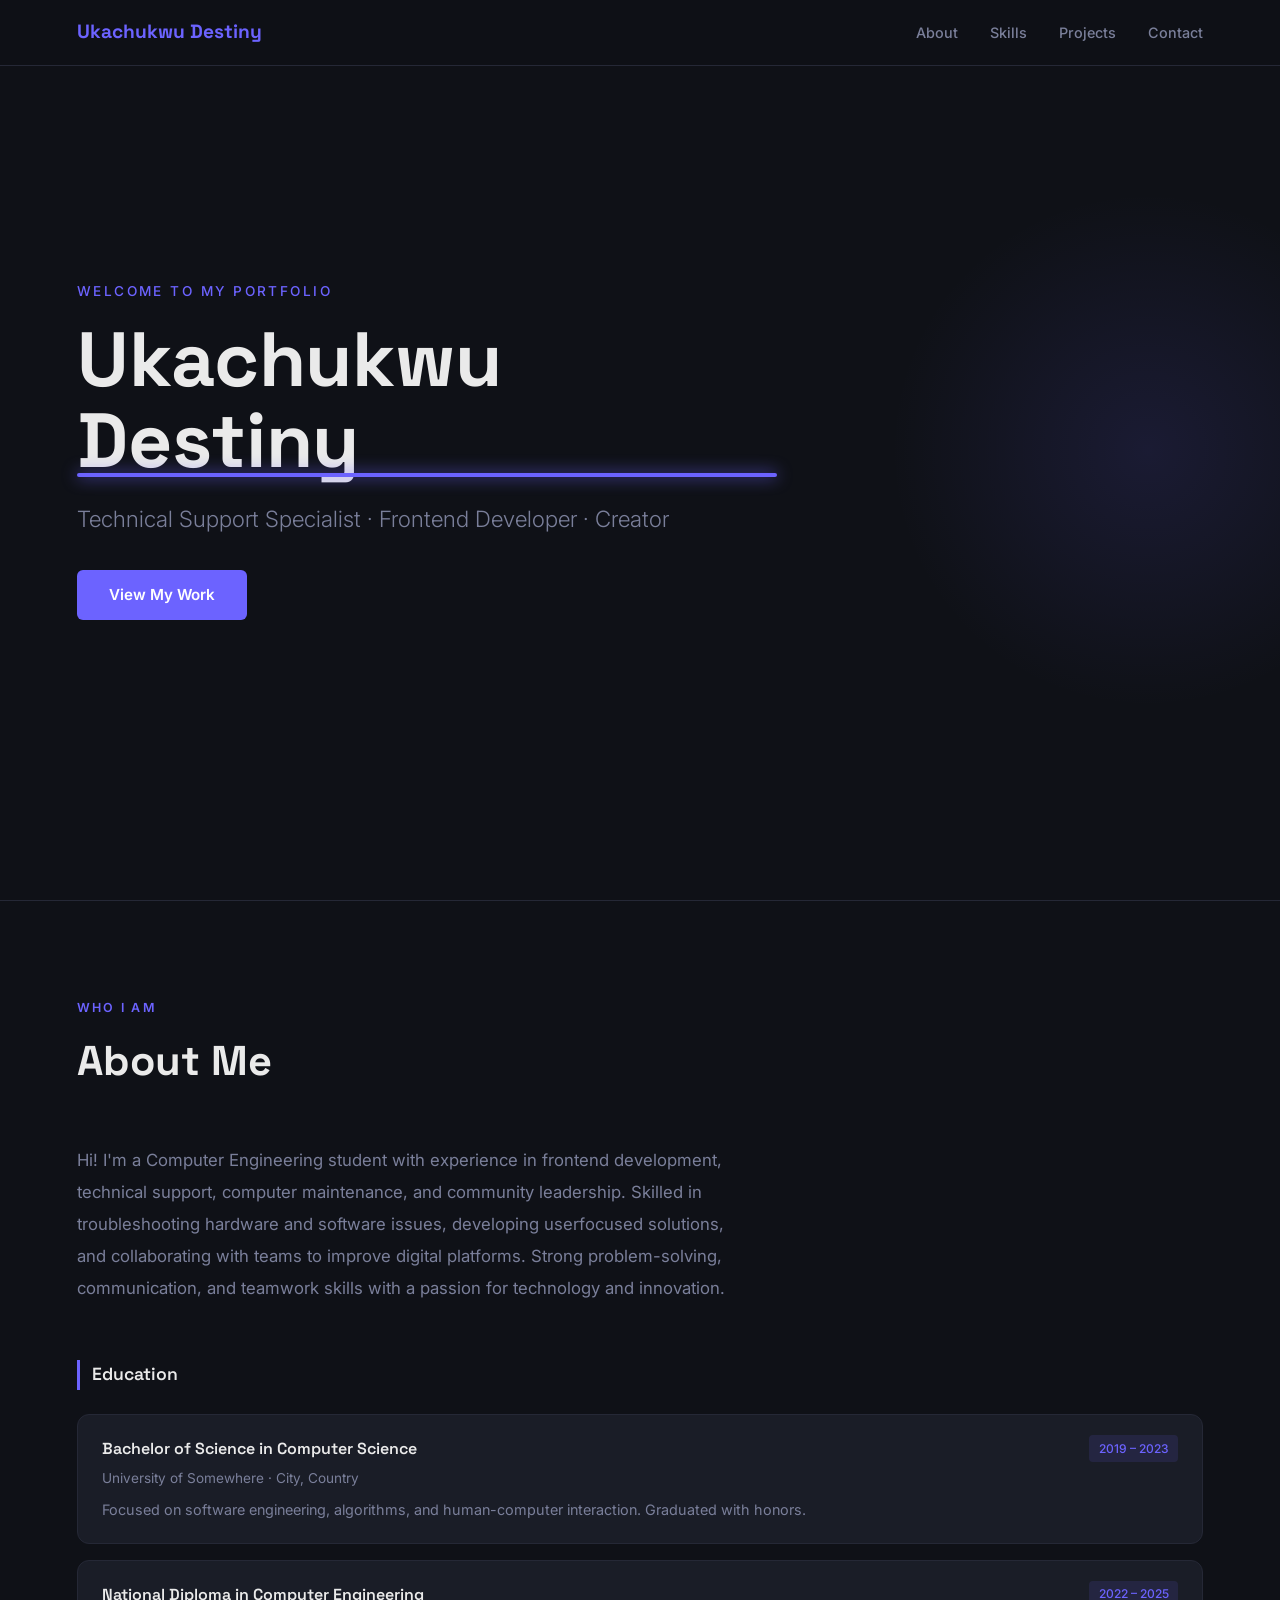
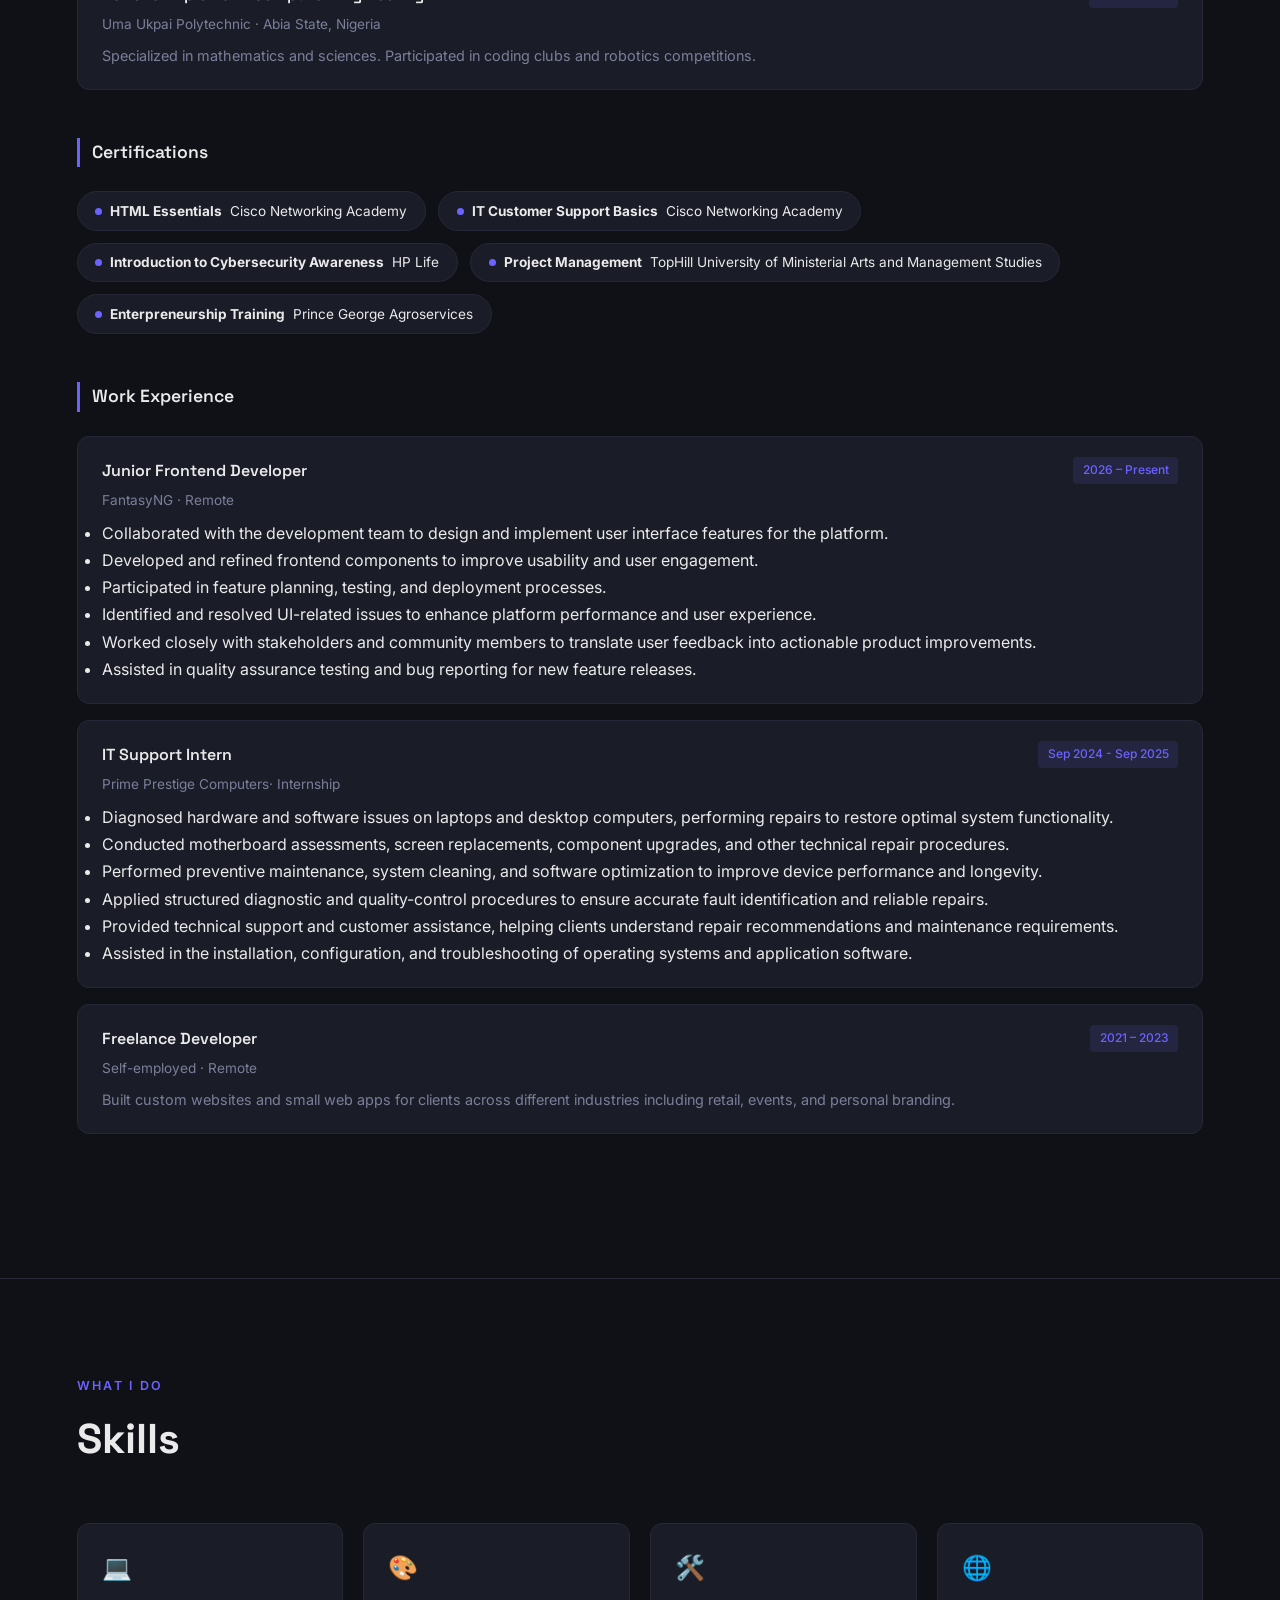
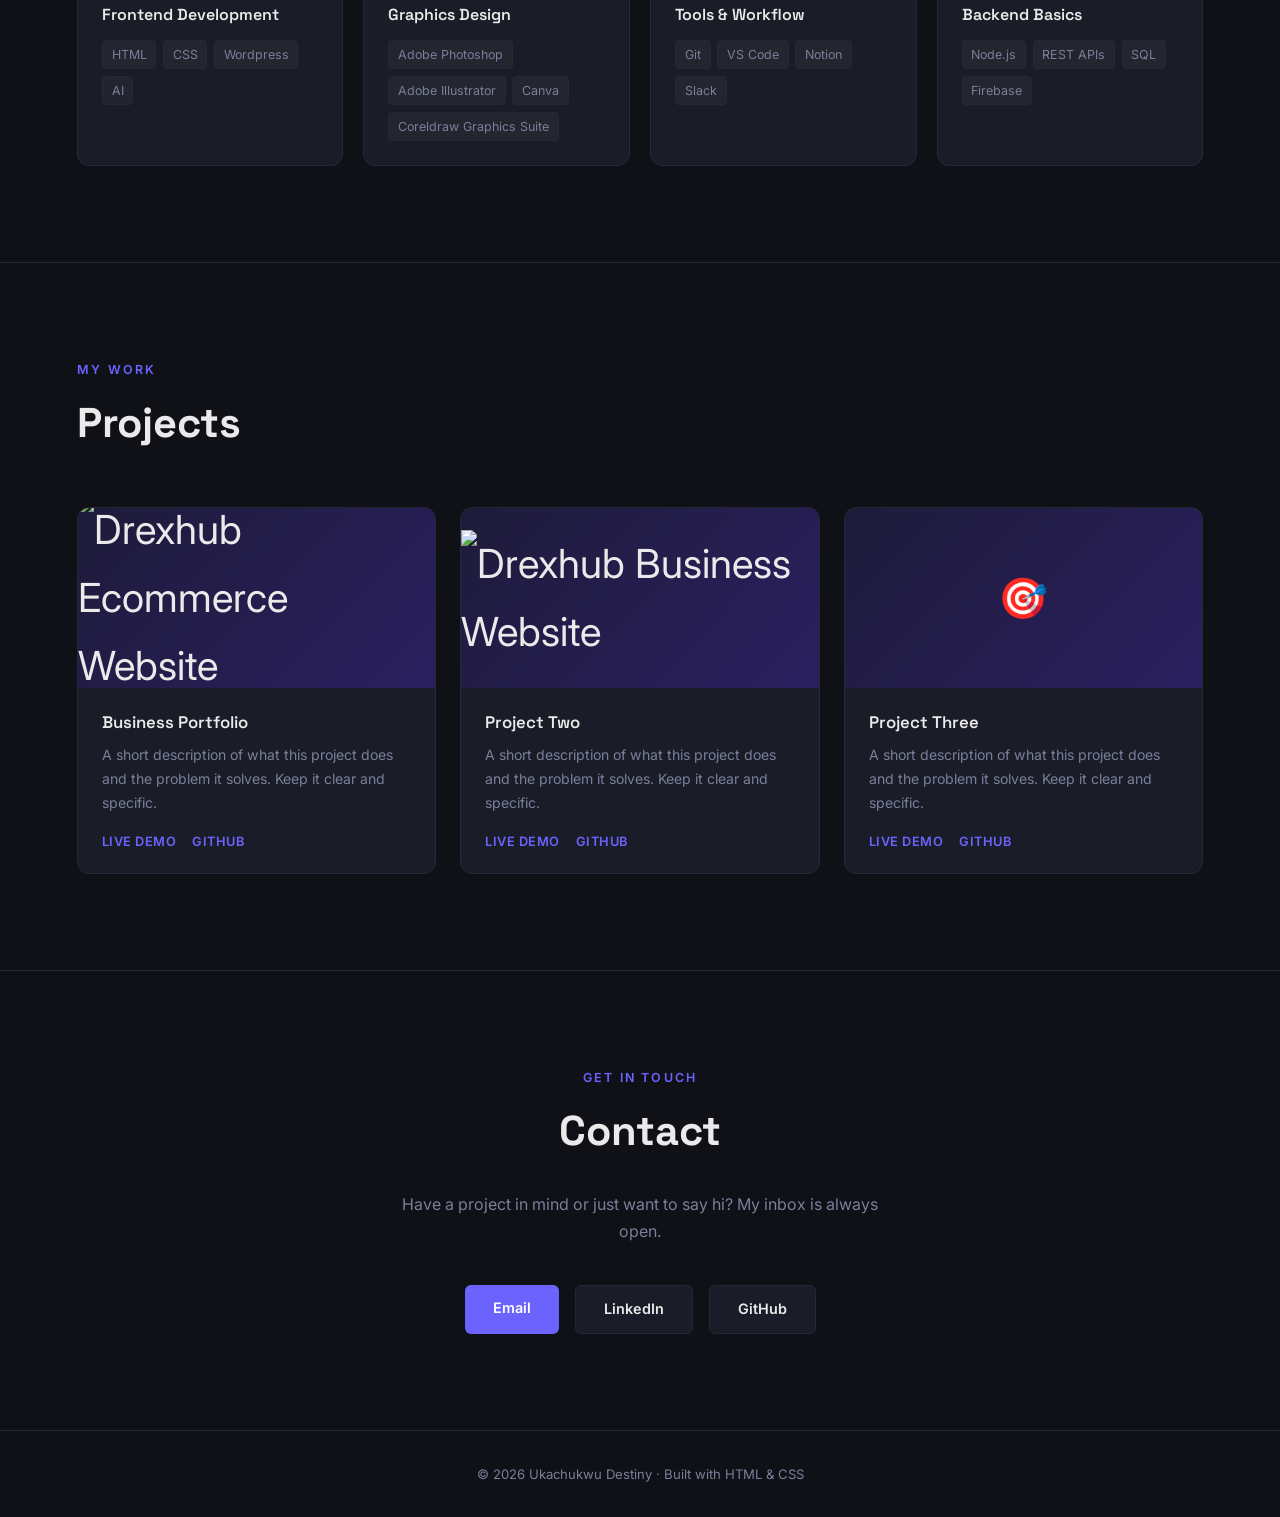
==== portfolio.html @ fcc7c040 "Initial commit" ====
<!DOCTYPE html>

<html lang="en">
<head>
  <meta charset="UTF-8">
  <meta name="viewport" content="width=device-width, initial-scale=1.0">
  <title>My Portfolio</title>
  <link href="https://fonts.googleapis.com/css2?family=Space+Grotesk:wght@400;600;700&family=Inter:wght@300;400;500&display=swap" rel="stylesheet"/>
  <style>
    *, *::before, *::after { box-sizing: border-box; margin: 0; padding: 0; }

:root {
  --bg:        #0F1117;
  --surface:   #1A1D27;
  --accent:    #6C63FF;
  --accent-dim:#3D3880;
  --text:      #EAEAEA;
  --muted:     #7A7F9A;
  --border:    #252836;
  --radius:    12px;
}

html { scroll-behavior: smooth; }

body {
  font-family: 'Inter', sans-serif;
  background: var(--bg);
  color: var(--text);
  line-height: 1.7;
}

/* ── NAV ── */
nav {
  position: fixed; top: 0; width: 100%; z-index: 100;
  background: rgba(15,17,23,0.85);
  backdrop-filter: blur(12px);
  border-bottom: 1px solid var(--border);
  display: flex; justify-content: space-between; align-items: center;
  padding: 1rem 6%;
}
.nav-logo {
  font-family: 'Space Grotesk', sans-serif;
  font-weight: 700; font-size: 1.2rem;
  color: var(--accent);
  text-decoration: none;
}
.nav-links { display: flex; gap: 2rem; list-style: none; }
.nav-links a {
  color: var(--muted); text-decoration: none;
  font-size: 0.9rem; font-weight: 500;
  transition: color 0.2s;
}
.nav-links a:hover { color: var(--text); }

/* ── HERO ── */
#hero {
  min-height: 100vh;
  display: flex; align-items: center;
  padding: 0 6%;
  position: relative; overflow: hidden;
}
.hero-content { max-width: 700px; }
.hero-eyebrow {
  font-size: 0.85rem; letter-spacing: 0.18em;
  color: var(--accent); font-weight: 500;
  text-transform: uppercase; margin-bottom: 1rem;
}
.hero-name {
  font-family: 'Space Grotesk', sans-serif;
  font-size: clamp(2.8rem, 6vw, 5rem);
  font-weight: 700; line-height: 1.05;
  margin-bottom: 0.4rem;
}
.hero-name span {
  display: inline-block;
  position: relative;
}
.hero-name span::after {
  content: '';
  position: absolute; bottom: 4px; left: 0;
  width: 100%; height: 4px;
  background: var(--accent);
  border-radius: 2px;
  box-shadow: 0 0 16px var(--accent);
  animation: glow-line 2.5s ease-in-out infinite alternate;
}
@keyframes glow-line {
  from { opacity: 0.6; box-shadow: 0 0 8px var(--accent); }
  to   { opacity: 1;   box-shadow: 0 0 24px var(--accent); }
}
.hero-title {
  font-size: clamp(1.1rem, 2vw, 1.4rem);
  color: var(--muted); margin: 1.2rem 0 2rem;
  font-weight: 300;
}
.hero-cta {
  display: inline-block;
  padding: 0.75rem 2rem;
  background: var(--accent); color: #fff;
  text-decoration: none; border-radius: 6px;
  font-weight: 600; font-size: 0.95rem;
  transition: opacity 0.2s, transform 0.2s;
}
.hero-cta:hover { opacity: 0.88; transform: translateY(-2px); }
.hero-bg-circle {
  position: absolute; right: -10%; top: 50%;
  transform: translateY(-50%);
  width: 520px; height: 520px;
  background: radial-gradient(circle, rgba(108,99,255,0.12) 0%, transparent 70%);
  border-radius: 50%; pointer-events: none;
}

/* ── SECTIONS ── */
section { padding: 6rem 6%; }
.section-label {
  font-size: 0.78rem; letter-spacing: 0.18em;
  text-transform: uppercase; color: var(--accent);
  font-weight: 600; margin-bottom: 0.5rem;
}
.section-title {
  font-family: 'Space Grotesk', sans-serif;
  font-size: clamp(1.8rem, 3.5vw, 2.6rem);
  font-weight: 700; margin-bottom: 3rem;
}
.divider {
  border: none; border-top: 1px solid var(--border);
}

/* ── ABOUT ── */
.about-intro {
  max-width: 680px;
  color: var(--muted); font-size: 1.05rem;
  margin-bottom: 3.5rem; line-height: 1.9;
}

.about-block { margin-bottom: 3rem; }
.about-block-title {
  font-family: 'Space Grotesk', sans-serif;
  font-size: 1.1rem; font-weight: 600;
  color: var(--text);
  border-left: 3px solid var(--accent);
  padding-left: 0.75rem;
  margin-bottom: 1.5rem;
}

/* Timeline cards */
.timeline { display: flex; flex-direction: column; gap: 1rem; }
.timeline-card {
  background: var(--surface);
  border: 1px solid var(--border);
  border-radius: var(--radius);
  padding: 1.25rem 1.5rem;
  position: relative;
  transition: border-color 0.2s;
}
.timeline-card:hover { border-color: var(--accent-dim); }
.timeline-card-header {
  display: flex; justify-content: space-between;
  align-items: flex-start; gap: 1rem;
  margin-bottom: 0.3rem;
}
.timeline-card h4 {
  font-family: 'Space Grotesk', sans-serif;
  font-size: 1rem; font-weight: 600;
}
.timeline-badge {
  font-size: 0.75rem; color: var(--accent);
  background: rgba(108,99,255,0.12);
  border-radius: 4px; padding: 0.2rem 0.6rem;
  white-space: nowrap; font-weight: 500;
}
.timeline-sub {
  font-size: 0.85rem; color: var(--muted);
  margin-bottom: 0.5rem;
}
.timeline-desc {
  font-size: 0.9rem; color: var(--muted); line-height: 1.7;
}

/* Cert pills */
.cert-grid {
  display: flex; flex-wrap: wrap; gap: 0.75rem;
}
.cert-pill {
  background: var(--surface);
  border: 1px solid var(--border);
  border-radius: 100px;
  padding: 0.45rem 1.1rem;
  font-size: 0.85rem; color: var(--text);
  display: flex; align-items: center; gap: 0.5rem;
  transition: border-color 0.2s;
}
.cert-pill:hover { border-color: var(--accent); }
.cert-dot {
  width: 7px; height: 7px;
  background: var(--accent); border-radius: 50%;
  flex-shrink: 0;
}

/* ── SKILLS ── */
.skills-grid {
  display: grid;
  grid-template-columns: repeat(auto-fit, minmax(260px, 1fr));
  gap: 1.25rem;
}
.skill-card {
  background: var(--surface);
  border: 1px solid var(--border);
  border-radius: var(--radius);
  padding: 1.5rem;
  transition: border-color 0.2s, transform 0.2s;
}
.skill-card:hover { border-color: var(--accent-dim); transform: translateY(-3px); }
.skill-card-icon {
  font-size: 1.5rem; margin-bottom: 0.75rem;
}
.skill-card h3 {
  font-family: 'Space Grotesk', sans-serif;
  font-size: 1rem; font-weight: 600;
  margin-bottom: 0.75rem;
}
.skill-tags { display: flex; flex-wrap: wrap; gap: 0.4rem; }
.skill-tag {
  font-size: 0.78rem; color: var(--muted);
  background: rgba(255,255,255,0.04);
  border: 1px solid var(--border);
  border-radius: 4px; padding: 0.2rem 0.55rem;
}

/* ── PROJECTS ── */
.projects-grid {
  display: grid;
  grid-template-columns: repeat(auto-fit, minmax(300px, 1fr));
  gap: 1.5rem;
}
.project-card {
  background: var(--surface);
  border: 1px solid var(--border);
  border-radius: var(--radius);
  overflow: hidden;
  transition: border-color 0.2s, transform 0.2s;
}
.project-card:hover { border-color: var(--accent-dim); transform: translateY(-4px); }
.project-thumb {
  width: 100%; height: 180px;
  background: linear-gradient(135deg, #1e1b3a, #2a2060);
  display: flex; align-items: center; justify-content: center;
  font-size: 2.5rem;
}
.project-body { padding: 1.25rem 1.5rem; }
.project-body h3 {
  font-family: 'Space Grotesk', sans-serif;
  font-size: 1.05rem; font-weight: 600;
  margin-bottom: 0.4rem;
}
.project-body p {
  font-size: 0.88rem; color: var(--muted);
  line-height: 1.7; margin-bottom: 1rem;
}
.project-links { display: flex; gap: 1rem; }
.project-link {
  font-size: 0.8rem; font-weight: 600;
  color: var(--accent); text-decoration: none;
  letter-spacing: 0.04em;
  transition: opacity 0.2s;
}
.project-link:hover { opacity: 0.7; }

/* ── CONTACT ── */
#contact { text-align: center; }
#contact .section-label,
#contact .section-title { text-align: center; }
.contact-sub {
  color: var(--muted); max-width: 480px;
  margin: -1.5rem auto 2.5rem; font-size: 1rem;
}
.contact-links {
  display: flex; justify-content: center;
  flex-wrap: wrap; gap: 1rem;
}
.contact-btn {
  display: inline-block;
  padding: 0.7rem 1.75rem;
  border-radius: 6px; font-weight: 600;
  font-size: 0.9rem; text-decoration: none;
  transition: opacity 0.2s, transform 0.2s;
}
.contact-btn:hover { opacity: 0.85; transform: translateY(-2px); }
.contact-btn.primary { background: var(--accent); color: #fff; }
.contact-btn.secondary {
  border: 1px solid var(--border);
  color: var(--text); background: var(--surface);
}

/* ── FOOTER ── */
footer {
  text-align: center; padding: 2rem 6%;
  border-top: 1px solid var(--border);
  font-size: 0.82rem; color: var(--muted);
}

/* ── RESPONSIVE ── */
@media (max-width: 640px) {
  nav { padding: 1rem 4%; }
  .nav-links { gap: 1.2rem; }
  section { padding: 4rem 5%; }
  .hero-bg-circle { display: none; }
}

@media (prefers-reduced-motion: reduce) {
  .hero-name span::after { animation: none; }
  * { transition: none !important; }
}

  </style>
</head>
<body>

  <!-- NAV -->

  <nav>
    <a href="#hero" class="nav-logo">Ukachukwu Destiny</a>
    <ul class="nav-links">
      <li><a href="#about">About</a></li>
      <li><a href="#skills">Skills</a></li>
      <li><a href="#projects">Projects</a></li>
      <li><a href="#contact">Contact</a></li>
    </ul>
  </nav>

  <!-- HERO -->

  <section id="hero">
    <div class="hero-content">
      <p class="hero-eyebrow">Welcome to my portfolio</p>
      <h1 class="hero-name"><span>Ukachukwu Destiny</span></h1>
      <p class="hero-title">Technical Support Specialist · Frontend Developer · Creator</p>
      <a href="#projects" class="hero-cta">View My Work</a>
    </div>
    <div class="hero-bg-circle"></div>
  </section>

  <hr class="divider"/>

  <!-- ABOUT -->

  <section id="about">
    <p class="section-label">Who I Am</p>
    <h2 class="section-title">About Me</h2>

<p class="about-intro">
  Hi! I'm a Computer Engineering student with experience in frontend development, technical support, computer maintenance, and community leadership. Skilled in troubleshooting hardware and software issues, developing userfocused solutions, and collaborating with teams to improve digital platforms. Strong problem-solving, communication, and teamwork skills with a passion for technology and innovation.
</p>

<!-- Education -->
<div class="about-block">
  <h3 class="about-block-title">Education</h3>
  <div class="timeline">
    <div class="timeline-card">
      <div class="timeline-card-header">
        <h4>Bachelor of Science in Computer Science</h4>
        <span class="timeline-badge">2019 – 2023</span>
      </div>
      <p class="timeline-sub">University of Somewhere · City, Country</p>
      <p class="timeline-desc">Focused on software engineering, algorithms, and human-computer interaction. Graduated with honors.</p>
    </div>
    <div class="timeline-card">
      <div class="timeline-card-header">
        <h4>National Diploma in Computer Engineering</h4>
        <span class="timeline-badge">2022 – 2025</span>
      </div>
      <p class="timeline-sub">Uma Ukpai Polytechnic · Abia State, Nigeria</p>
      <p class="timeline-desc">Specialized in mathematics and sciences. Participated in coding clubs and robotics competitions.</p>
    </div>
  </div>
</div>

<!-- Certifications -->
<div class="about-block">
  <h3 class="about-block-title">Certifications</h3>
  <div class="cert-grid">
    <div class="cert-pill"><span class="cert-dot"></span><strong>HTML Essentials</strong>Cisco Networking Academy</div>
    <div class="cert-pill"><span class="cert-dot"></span><strong>IT Customer Support Basics</strong>Cisco Networking Academy</div>
    <div class="cert-pill"><span class="cert-dot"></span><strong>Introduction to Cybersecurity Awareness</strong>HP Life</div>
    <div class="cert-pill"><span class="cert-dot"></span><strong>Project Management</strong>TopHill University of Ministerial Arts and Management Studies</div>
    <div class="cert-pill"><span class="cert-dot"></span><strong>Enterpreneurship Training</strong>Prince George Agroservices</div>
  </div>
</div>

<!-- Work Experience -->
<div class="about-block">
  <h3 class="about-block-title">Work Experience</h3>
  <div class="timeline">
    <div class="timeline-card">
      <div class="timeline-card-header">
        <h4>Junior Frontend Developer</h4>
        <span class="timeline-badge">2026 – Present</span>
      </div>
      <p class="timeline-sub">FantasyNG · Remote</p>
      <p class="timeline-desc">
        <ul>
            <li>Collaborated with the development team to design and implement user interface features for the platform.</li>
            <li>Developed and refined frontend components to improve usability and user engagement.</li>
            <li>Participated in feature planning, testing, and deployment processes.</li>
            <li>Identified and resolved UI-related issues to enhance platform performance and user experience.</li>
            <li>Worked closely with stakeholders and community members to translate user feedback into actionable product improvements.</li>
            <li>Assisted in quality assurance testing and bug reporting for new feature releases.</li>
        </ul></p>
    </div>
    <div class="timeline-card">
      <div class="timeline-card-header">
        <h4>IT Support Intern</h4>
        <span class="timeline-badge">Sep 2024 - Sep 2025</span>
      </div>
      <p class="timeline-sub">Prime Prestige Computers· Internship</p>
      <p class="timeline-desc">
        <ul>
            <li>Diagnosed hardware and software issues on laptops and desktop computers, performing repairs to restore optimal system functionality.</li>
            <li>Conducted motherboard assessments, screen replacements, component upgrades, and other technical repair procedures.</li>
            <li>Performed preventive maintenance, system cleaning, and software optimization to improve device performance and longevity.</li>
            <li>Applied structured diagnostic and quality-control procedures to ensure accurate fault identification and reliable repairs.</li>
            <li>Provided technical support and customer assistance, helping clients understand repair recommendations and maintenance requirements.</li>
            <li>Assisted in the installation, configuration, and troubleshooting of operating systems and application software.</li>
        </ul></p>
    </div>
    <div class="timeline-card">
      <div class="timeline-card-header">
        <h4>Freelance Developer</h4>
        <span class="timeline-badge">2021 – 2023</span>
      </div>
      <p class="timeline-sub">Self-employed · Remote</p>
      <p class="timeline-desc">Built custom websites and small web apps for clients across different industries including retail, events, and personal branding.</p>
    </div>
  </div>
</div>

  </section>

  <hr class="divider"/>

  <!-- SKILLS -->

  <section id="skills">
    <p class="section-label">What I Do</p>
    <h2 class="section-title">Skills</h2>
    <div class="skills-grid">
      <div class="skill-card">
        <div class="skill-card-icon">💻</div>
        <h3>Frontend Development</h3>
        <div class="skill-tags">
          <span class="skill-tag">HTML</span>
          <span class="skill-tag">CSS</span>
          <span class="skill-tag">Wordpress</span>
          <span class="skill-tag">AI</span>
        </div>
      </div>
      <div class="skill-card">
        <div class="skill-card-icon">🎨</div>
        <h3>Graphics Design</h3>
        <div class="skill-tags">
          <span class="skill-tag">Adobe Photoshop</span>
          <span class="skill-tag">Adobe Illustrator</span>
          <span class="skill-tag">Canva</span>
          <span class="skill-tag">Coreldraw Graphics Suite</span>
        </div>
      </div>
      <div class="skill-card">
        <div class="skill-card-icon">🛠️</div>
        <h3>Tools & Workflow</h3>
        <div class="skill-tags">
          <span class="skill-tag">Git</span>
          <span class="skill-tag">VS Code</span>
          <span class="skill-tag">Notion</span>
          <span class="skill-tag">Slack</span>
        </div>
      </div>
      <div class="skill-card">
        <div class="skill-card-icon">🌐</div>
        <h3>Backend Basics</h3>
        <div class="skill-tags">
          <span class="skill-tag">Node.js</span>
          <span class="skill-tag">REST APIs</span>
          <span class="skill-tag">SQL</span>
          <span class="skill-tag">Firebase</span>
        </div>
      </div>
    </div>
  </section>

  <hr class="divider"/>

  <!-- PROJECTS -->

  <section id="projects">
    <p class="section-label">My Work</p>
    <h2 class="section-title">Projects</h2>
    <div class="projects-grid">
      <div class="project-card">
        <div class="project-thumb">
          <img src="#" alt="Drexhub Ecommerce Website">
        </div>
        <div class="project-body">
          <h3>Business Portfolio</h3>
          <p>A short description of what this project does and the problem it solves. Keep it clear and specific.</p>
          <div class="project-links">
            <a href="https://drexhub.vercel.app" class="project-link" target="_blank">LIVE DEMO</a>
            <a href="#" class="project-link" target="_blank">GITHUB</a>
          </div>
        </div>
      </div>
      <div class="project-card">
        <div class="project-thumb">
          <img src="" alt="Drexhub Business Website"></div>
        <div class="project-body">
          <h3>Project Two</h3>
          <p>A short description of what this project does and the problem it solves. Keep it clear and specific.</p>
          <div class="project-links">
            <a href="https://drexhub.lovable.app" class="project-link" target="_blank">LIVE DEMO</a>
            <a href="#" class="project-link" target="_blank">GITHUB</a>
          </div>
        </div>
      </div>
      <div class="project-card">
        <div class="project-thumb">🎯</div>
        <div class="project-body">
          <h3>Project Three</h3>
          <p>A short description of what this project does and the problem it solves. Keep it clear and specific.</p>
          <div class="project-links">
            <a href="https://fantasyng.netlify.app" class="project-link" target="_blank">LIVE DEMO</a>
            <a href="#" class="project-link" target="_blank">GITHUB</a>
          </div>
        </div>
      </div>
    </div>
  </section>

  <hr class="divider"/>

  <!-- CONTACT -->

  <section id="contact">
    <p class="section-label">Get In Touch</p>
    <h2 class="section-title">Contact</h2>
    <p class="contact-sub">Have a project in mind or just want to say hi? My inbox is always open.</p>
    <div class="contact-links">
      <a href="mailto:ukachukwudestiny07@gmail.com" class="contact-btn primary">Email</a>
      <a href="https://linkedin.com" class="contact-btn secondary" target="_blank">LinkedIn</a>
      <a href="https://github.com" class="contact-btn secondary" target="_blank">GitHub</a>
    </div>
  </section>

  <!-- FOOTER -->

  <footer>
    <p>© 2026 Ukachukwu Destiny · Built with HTML & CSS</p>
  </footer>

</body>
</html>
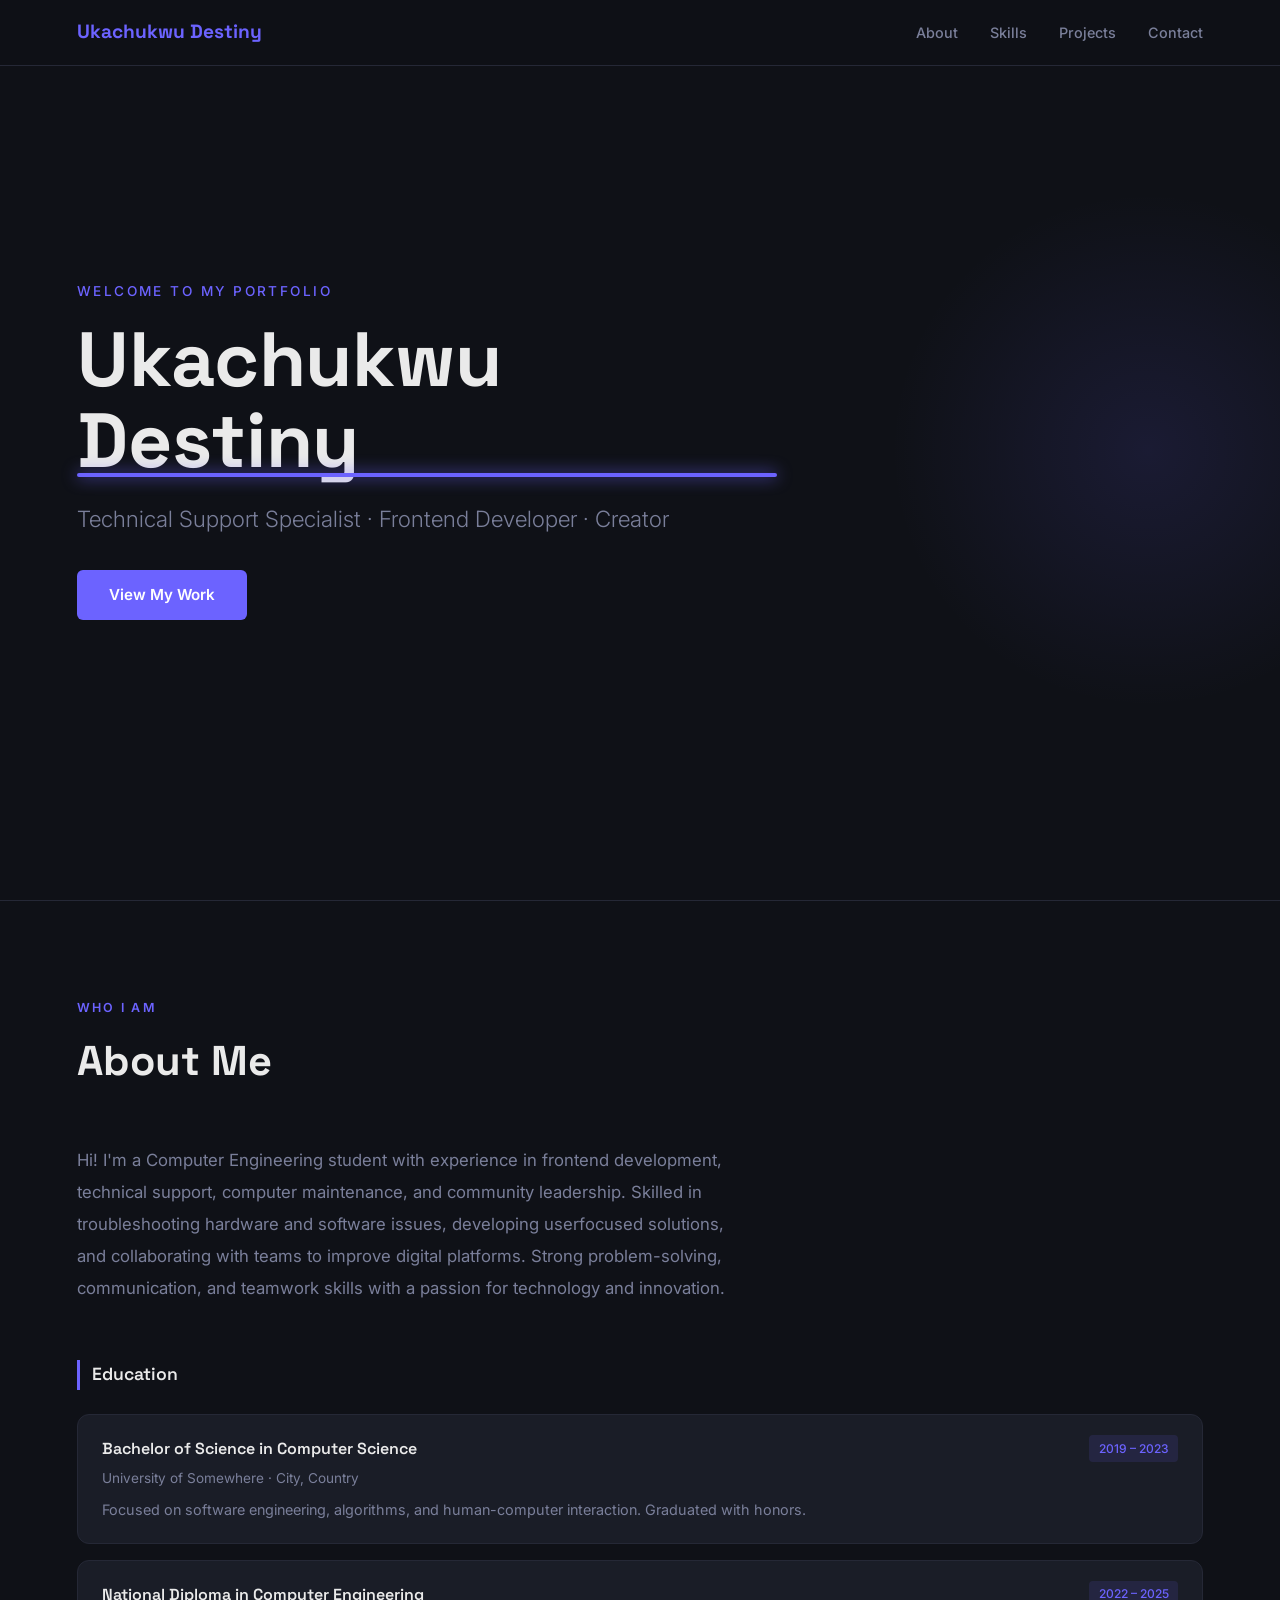
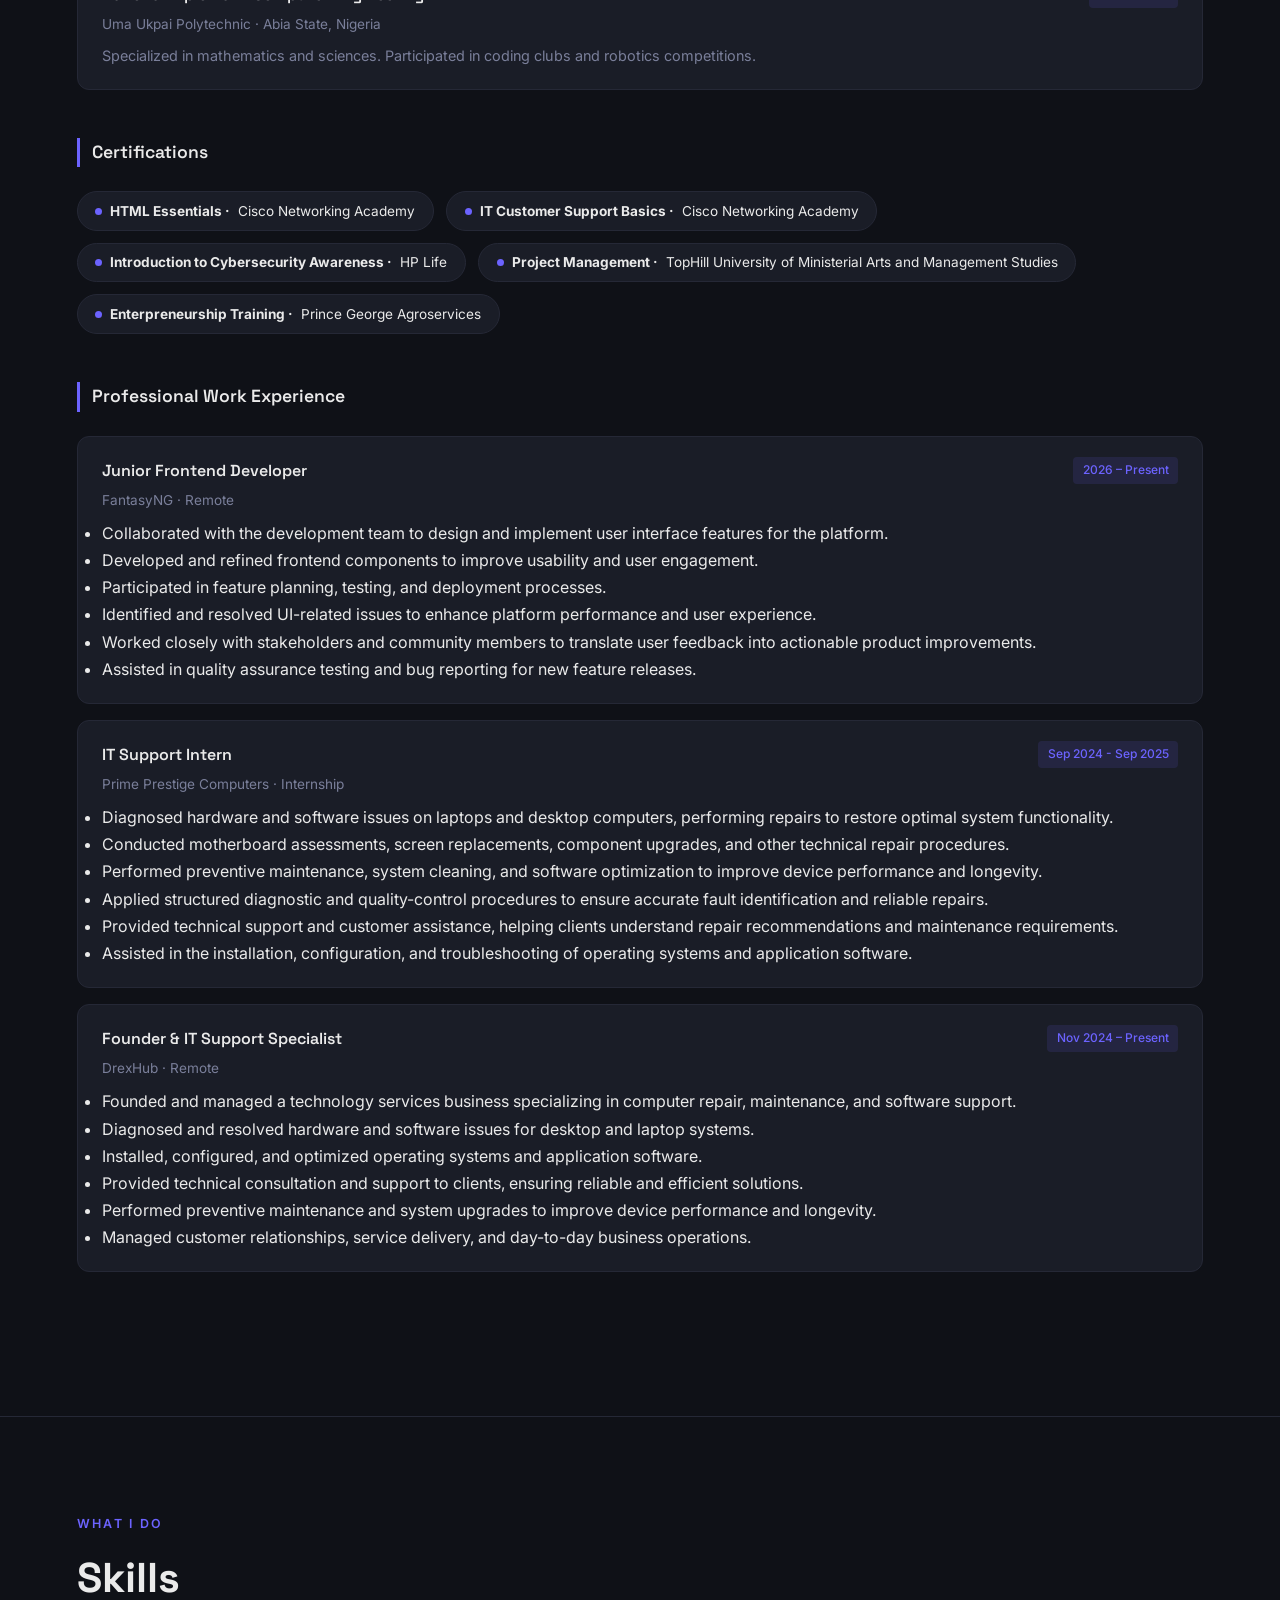
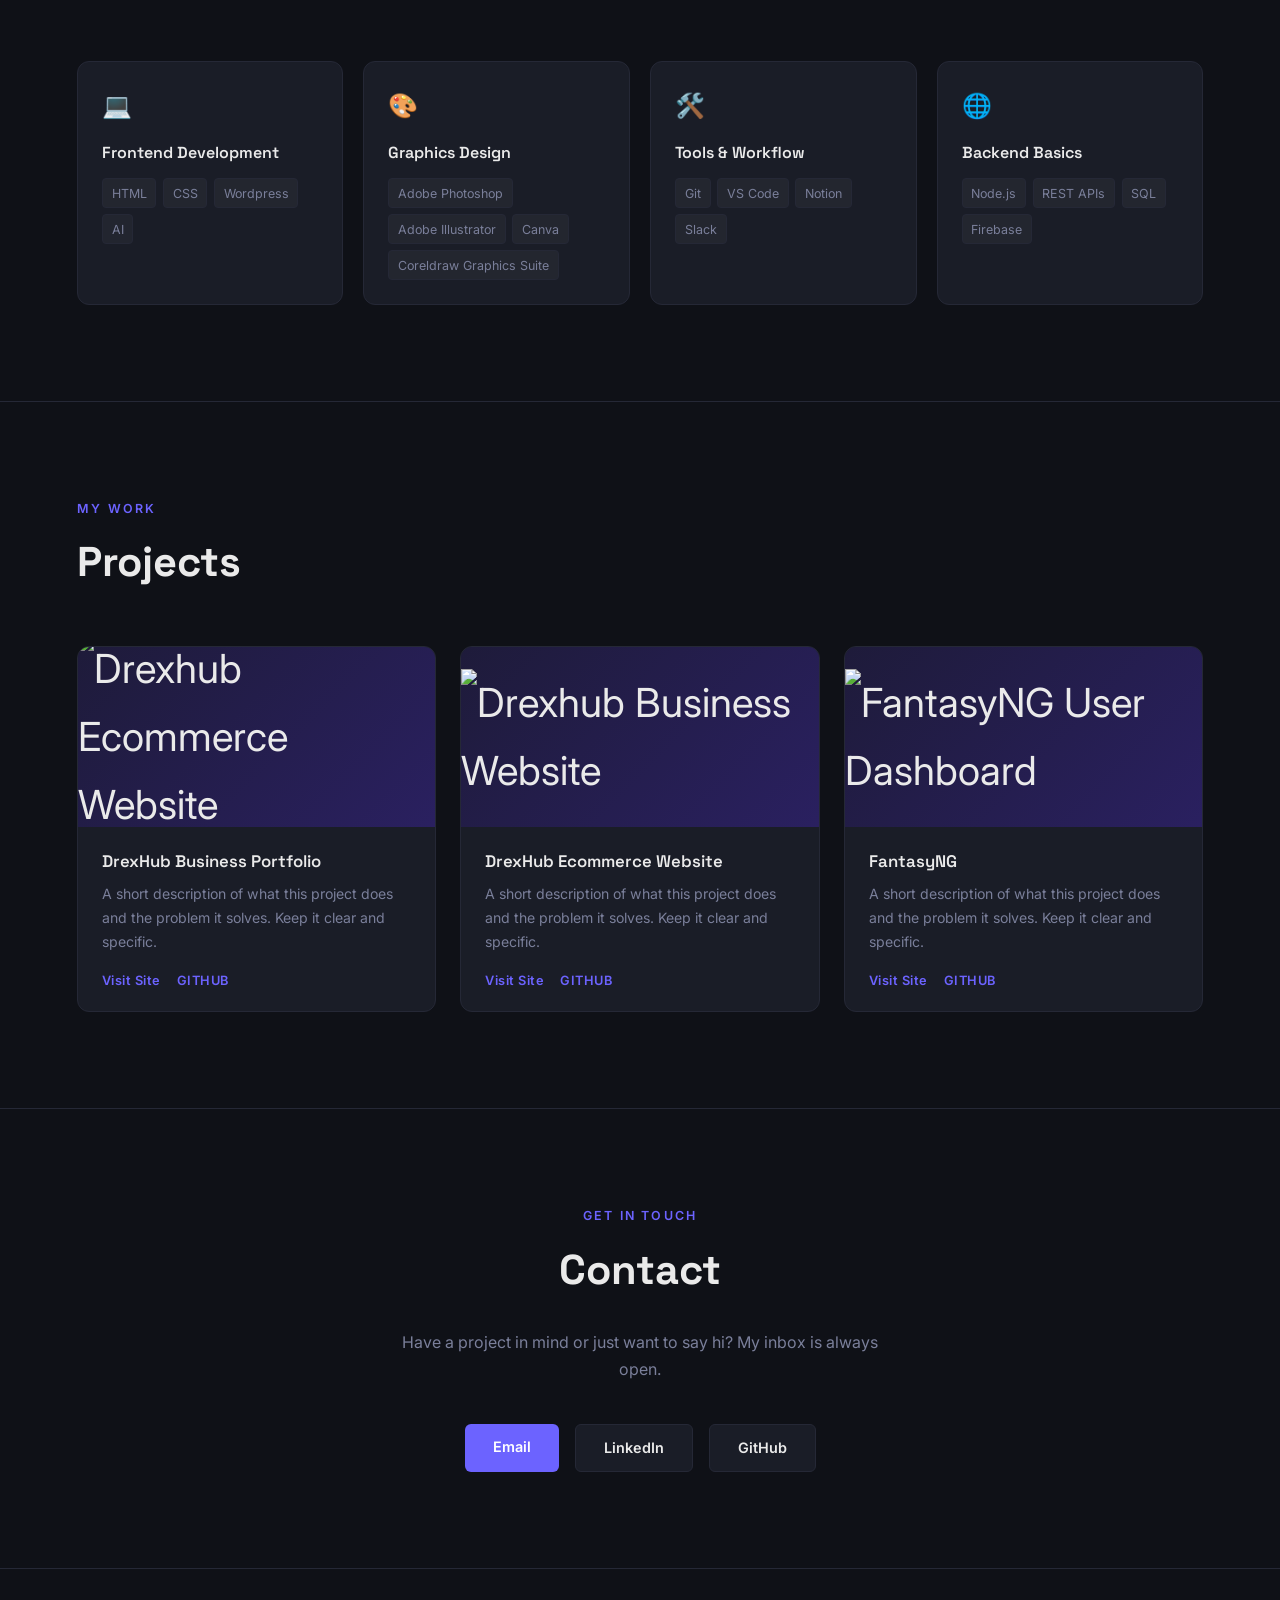
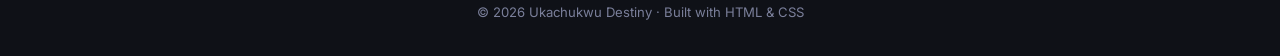
==== commit 81c35822: "portfolio update" ====
--- a/portfolio.html
+++ b/portfolio.html
@@ -379,17 +379,17 @@
 <div class="about-block">
   <h3 class="about-block-title">Certifications</h3>
   <div class="cert-grid">
-    <div class="cert-pill"><span class="cert-dot"></span><strong>HTML Essentials</strong>Cisco Networking Academy</div>
-    <div class="cert-pill"><span class="cert-dot"></span><strong>IT Customer Support Basics</strong>Cisco Networking Academy</div>
-    <div class="cert-pill"><span class="cert-dot"></span><strong>Introduction to Cybersecurity Awareness</strong>HP Life</div>
-    <div class="cert-pill"><span class="cert-dot"></span><strong>Project Management</strong>TopHill University of Ministerial Arts and Management Studies</div>
-    <div class="cert-pill"><span class="cert-dot"></span><strong>Enterpreneurship Training</strong>Prince George Agroservices</div>
+    <div class="cert-pill"><span class="cert-dot"></span><strong>HTML Essentials · </strong>Cisco Networking Academy</div>
+    <div class="cert-pill"><span class="cert-dot"></span><strong>IT Customer Support Basics · </strong>Cisco Networking Academy</div>
+    <div class="cert-pill"><span class="cert-dot"></span><strong>Introduction to Cybersecurity Awareness · </strong>HP Life</div>
+    <div class="cert-pill"><span class="cert-dot"></span><strong>Project Management · </strong>TopHill University of Ministerial Arts and Management Studies</div>
+    <div class="cert-pill"><span class="cert-dot"></span><strong>Enterpreneurship Training · </strong>Prince George Agroservices</div>
   </div>
 </div>
 
 <!-- Work Experience -->
 <div class="about-block">
-  <h3 class="about-block-title">Work Experience</h3>
+  <h3 class="about-block-title">Professional Work Experience</h3>
   <div class="timeline">
     <div class="timeline-card">
       <div class="timeline-card-header">
@@ -412,7 +412,7 @@
         <h4>IT Support Intern</h4>
         <span class="timeline-badge">Sep 2024 - Sep 2025</span>
       </div>
-      <p class="timeline-sub">Prime Prestige Computers· Internship</p>
+      <p class="timeline-sub">Prime Prestige Computers · Internship</p>
       <p class="timeline-desc">
         <ul>
             <li>Diagnosed hardware and software issues on laptops and desktop computers, performing repairs to restore optimal system functionality.</li>
@@ -425,11 +425,19 @@
     </div>
     <div class="timeline-card">
       <div class="timeline-card-header">
-        <h4>Freelance Developer</h4>
-        <span class="timeline-badge">2021 – 2023</span>
-      </div>
-      <p class="timeline-sub">Self-employed · Remote</p>
-      <p class="timeline-desc">Built custom websites and small web apps for clients across different industries including retail, events, and personal branding.</p>
+        <h4>Founder & IT Support Specialist</h4>
+        <span class="timeline-badge">Nov 2024 – Present</span>
+      </div>
+      <p class="timeline-sub">DrexHub · Remote</p>
+      <p class="timeline-desc">
+        <ul>
+          <li>Founded and managed a technology services business specializing in computer repair, maintenance, and software support.</li>
+          <li>Diagnosed and resolved hardware and software issues for desktop and laptop systems.</li>
+          <li>Installed, configured, and optimized operating systems and application software.</li>
+          <li>Provided technical consultation and support to clients, ensuring reliable and efficient solutions.</li>
+          <li>Performed preventive maintenance and system upgrades to improve device performance and longevity.</li>
+          <li>Managed customer relationships, service delivery, and day-to-day business operations.</li>
+        </ul></p>
     </div>
   </div>
 </div>
@@ -500,33 +508,36 @@
           <img src="#" alt="Drexhub Ecommerce Website">
         </div>
         <div class="project-body">
-          <h3>Business Portfolio</h3>
+          <h3>DrexHub Business Portfolio</h3>
           <p>A short description of what this project does and the problem it solves. Keep it clear and specific.</p>
           <div class="project-links">
-            <a href="https://drexhub.vercel.app" class="project-link" target="_blank">LIVE DEMO</a>
+            <a href="https://drexhub.vercel.app" class="project-link" target="_blank">Visit Site</a>
             <a href="#" class="project-link" target="_blank">GITHUB</a>
           </div>
         </div>
       </div>
       <div class="project-card">
         <div class="project-thumb">
-          <img src="" alt="Drexhub Business Website"></div>
+          <img src="" alt="Drexhub Business Website">
+        </div>
         <div class="project-body">
-          <h3>Project Two</h3>
+          <h3>DrexHub Ecommerce Website</h3>
           <p>A short description of what this project does and the problem it solves. Keep it clear and specific.</p>
           <div class="project-links">
-            <a href="https://drexhub.lovable.app" class="project-link" target="_blank">LIVE DEMO</a>
+            <a href="https://drexhub.lovable.app" class="project-link" target="_blank">Visit Site</a>
             <a href="#" class="project-link" target="_blank">GITHUB</a>
           </div>
         </div>
       </div>
       <div class="project-card">
-        <div class="project-thumb">🎯</div>
+        <div class="project-thumb">
+          <img src="#" alt="FantasyNG User Dashboard">
+        </div>
         <div class="project-body">
-          <h3>Project Three</h3>
+          <h3>FantasyNG</h3>
           <p>A short description of what this project does and the problem it solves. Keep it clear and specific.</p>
           <div class="project-links">
-            <a href="https://fantasyng.netlify.app" class="project-link" target="_blank">LIVE DEMO</a>
+            <a href="https://fantasyng.netlify.app" class="project-link" target="_blank">Visit Site</a>
             <a href="#" class="project-link" target="_blank">GITHUB</a>
           </div>
         </div>
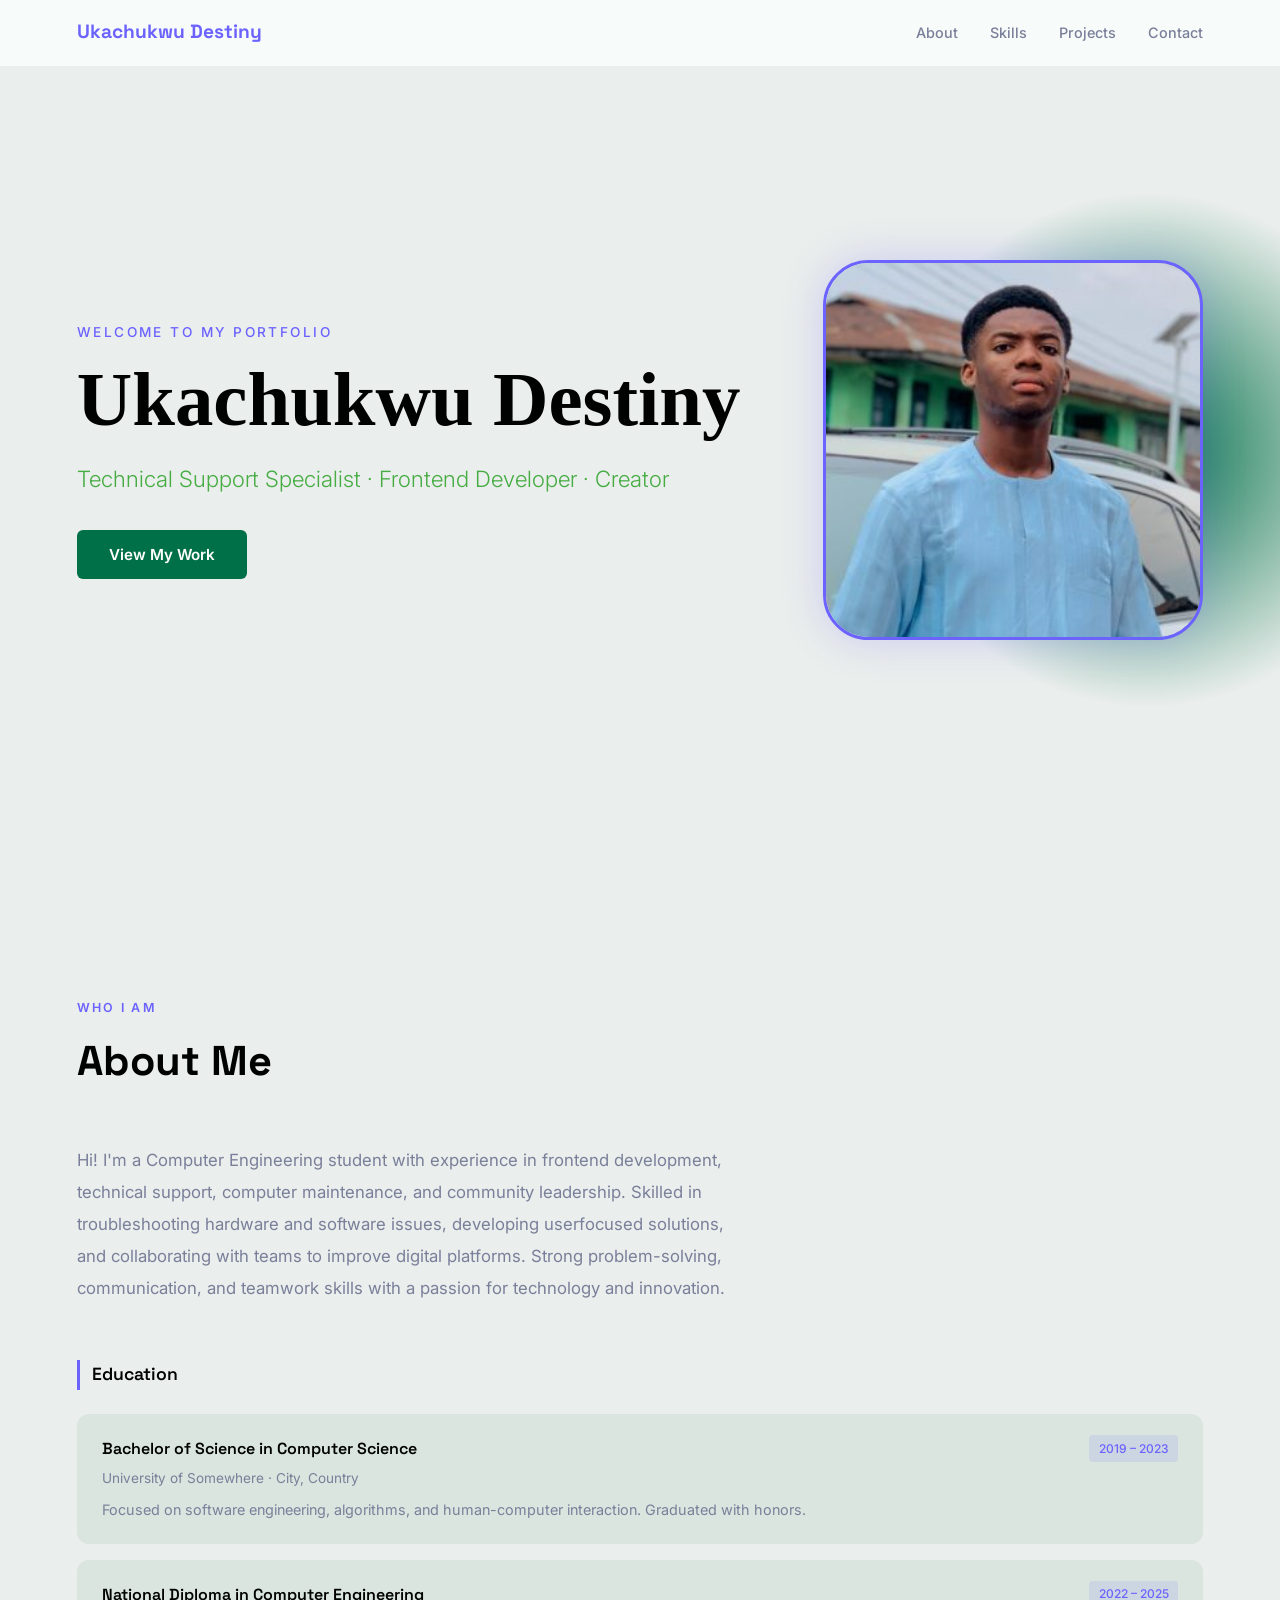
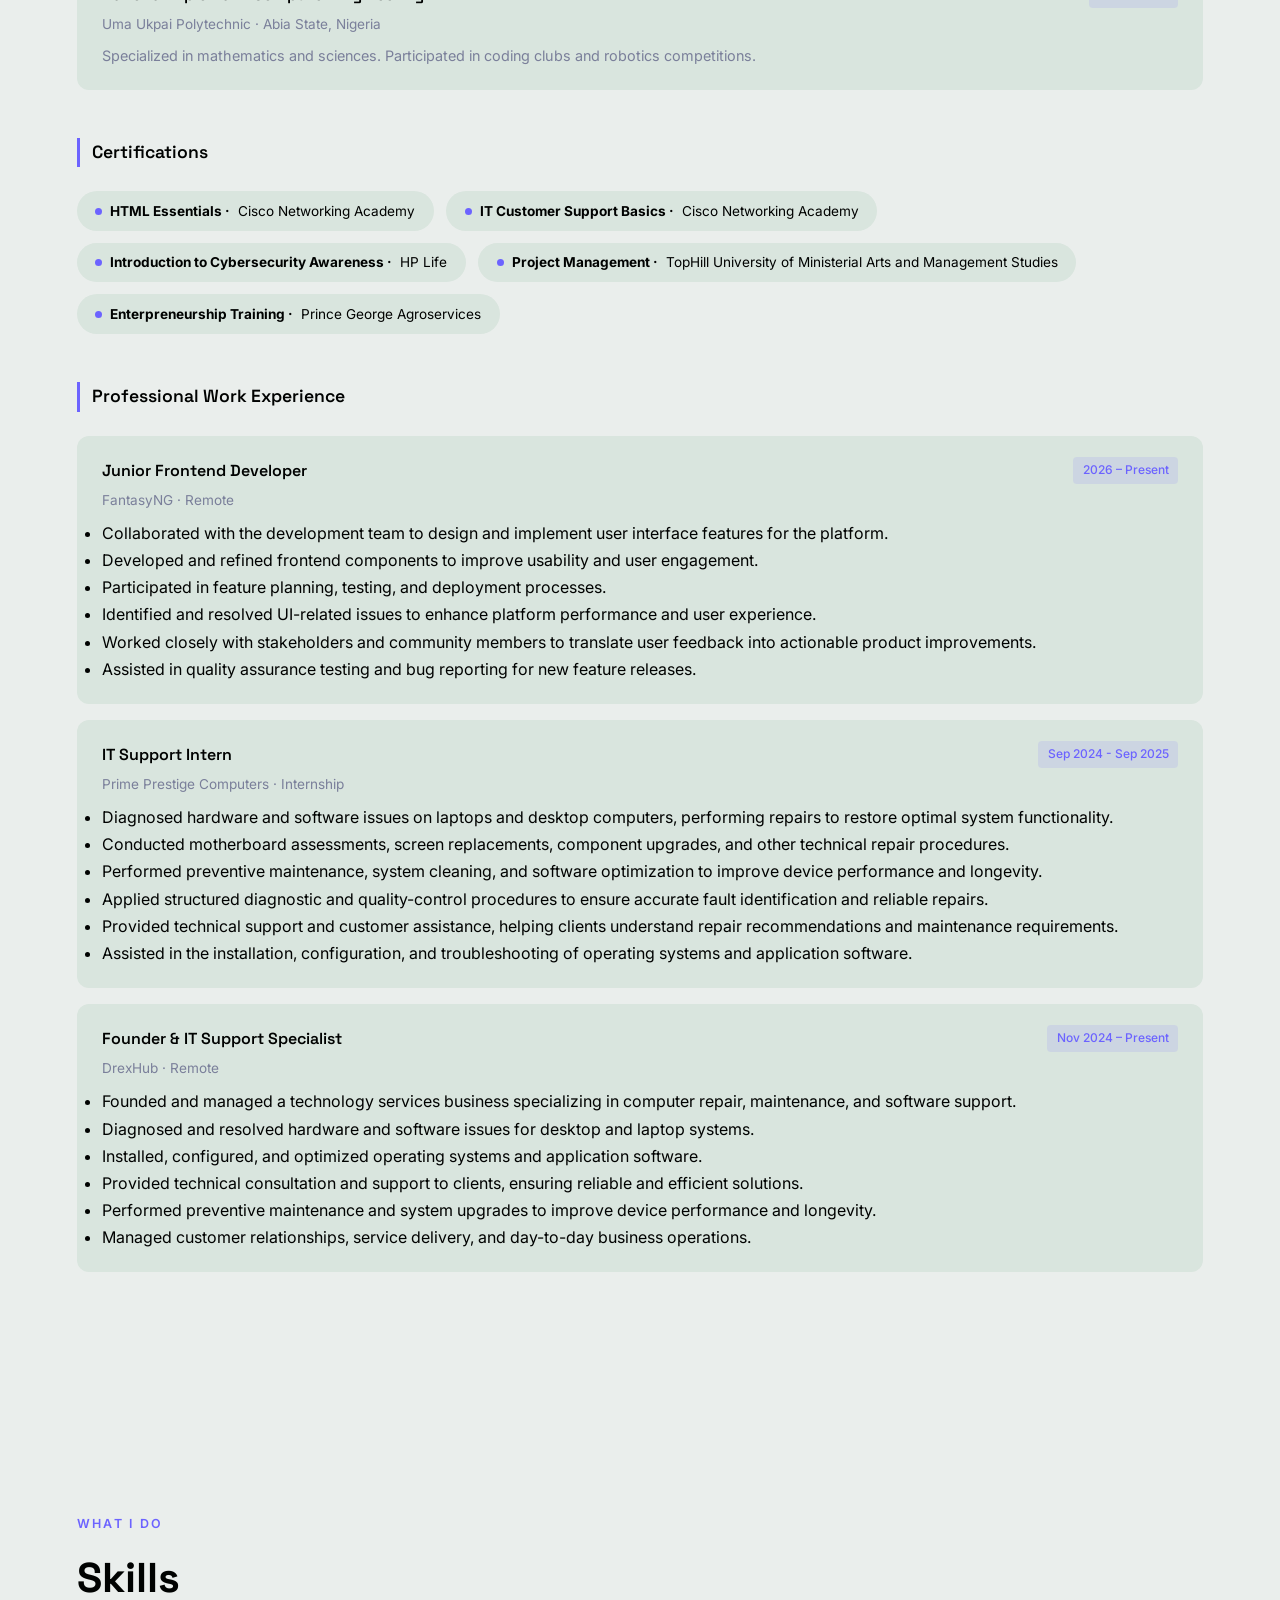
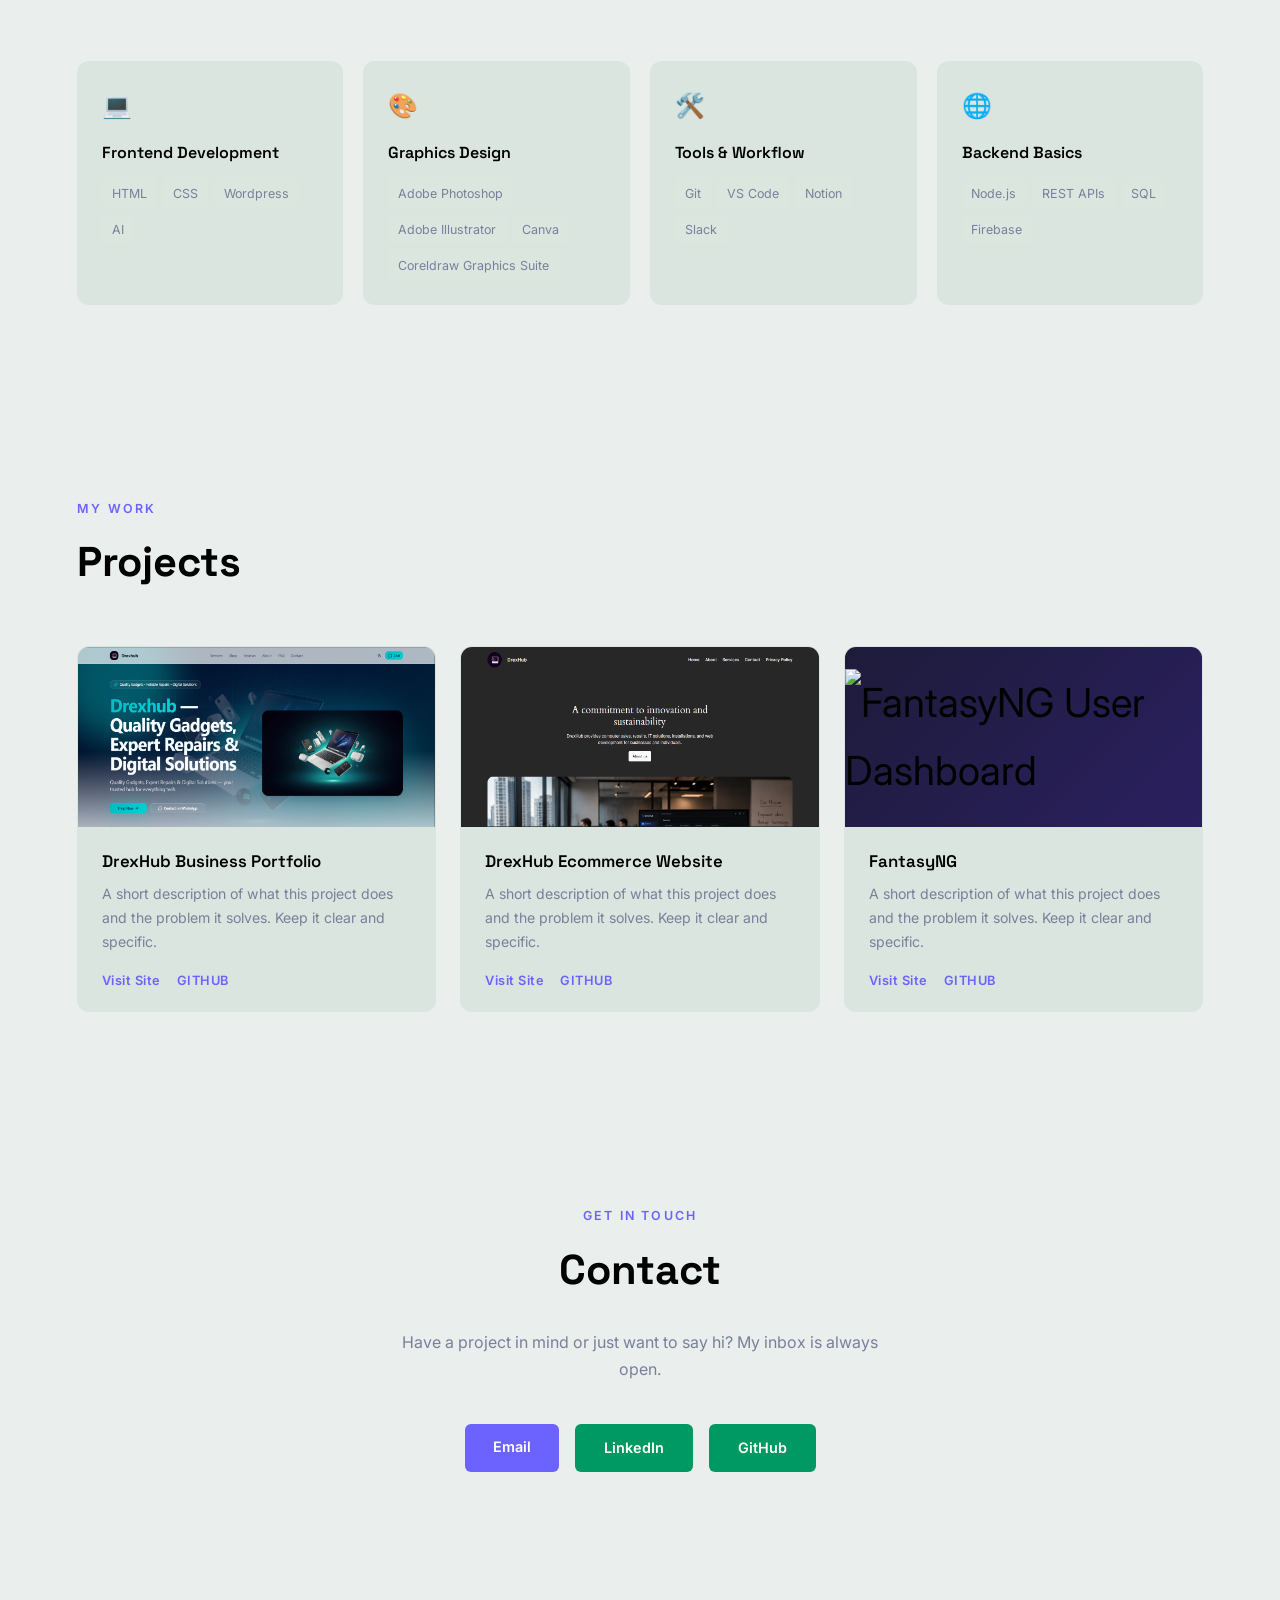
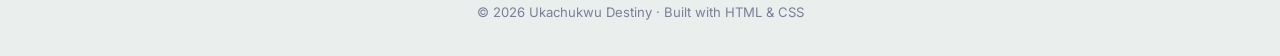
==== commit 1c3c991c: "update" ====
--- a/portfolio.html
+++ b/portfolio.html
@@ -10,13 +10,13 @@
     *, *::before, *::after { box-sizing: border-box; margin: 0; padding: 0; }
 
 :root {
-  --bg:        #0F1117;
-  --surface:   #1A1D27;
+  --bg:        #eaeeec;
+  --surface:   #d9e5de;
   --accent:    #6C63FF;
   --accent-dim:#3D3880;
-  --text:      #EAEAEA;
+  --text:      #000201;
   --muted:     #7A7F9A;
-  --border:    #252836;
+  --border:    #25283600;
   --radius:    12px;
 }
 
@@ -32,7 +32,7 @@
 /* ── NAV ── */
 nav {
   position: fixed; top: 0; width: 100%; z-index: 100;
-  background: rgba(15,17,23,0.85);
+  background: #f7fbf9;
   backdrop-filter: blur(12px);
   border-bottom: 1px solid var(--border);
   display: flex; justify-content: space-between; align-items: center;
@@ -51,6 +51,7 @@
   transition: color 0.2s;
 }
 .nav-links a:hover { color: var(--text); }
+
 
 /* ── HERO ── */
 #hero {
@@ -66,7 +67,7 @@
   text-transform: uppercase; margin-bottom: 1rem;
 }
 .hero-name {
-  font-family: 'Space Grotesk', sans-serif;
+  font-family:'Times New Roman', Times, serif;
   font-size: clamp(2.8rem, 6vw, 5rem);
   font-weight: 700; line-height: 1.05;
   margin-bottom: 0.4rem;
@@ -90,13 +91,13 @@
 }
 .hero-title {
   font-size: clamp(1.1rem, 2vw, 1.4rem);
-  color: var(--muted); margin: 1.2rem 0 2rem;
+  color: #46ac43; margin: 1.2rem 0 2rem;
   font-weight: 300;
 }
 .hero-cta {
   display: inline-block;
   padding: 0.75rem 2rem;
-  background: var(--accent); color: #fff;
+  background: #007048; color: #fff;
   text-decoration: none; border-radius: 6px;
   font-weight: 600; font-size: 0.95rem;
   transition: opacity 0.2s, transform 0.2s;
@@ -106,8 +107,32 @@
   position: absolute; right: -10%; top: 50%;
   transform: translateY(-50%);
   width: 520px; height: 520px;
-  background: radial-gradient(circle, rgba(108,99,255,0.12) 0%, transparent 70%);
+  background: radial-gradient(circle, #007048 0%, transparent 70%);
   border-radius: 50%; pointer-events: none;
+}
+
+/* ── HERO IMAGE ── */
+.hero-img {
+  position: absolute;      /* takes it out of flow so it doesn't push text */
+  right: 6%;               /* matches your section padding */
+  top: 50%;
+  transform: translateY(-50%);
+  width: 380px;
+  height: 380px;
+  border-radius: 12%;
+  object-fit: cover;
+  border: 3px solid var(--accent);
+  box-shadow: 0 0 40px rgba(108,99,255,0.25);
+  z-index: 2;
+}
+
+/* Make space so text doesn't go under the image on desktop */
+#hero { padding-right: 38%; }
+
+/* Mobile: hide or stack it */
+@media (max-width: 980px) {
+  .hero-img { display: none; }   /* hide on tablet/phone. Or remove this to show it centered */
+  #hero { padding-right: 6%; }   /* remove the extra space on mobile */
 }
 
 /* ── SECTIONS ── */
@@ -289,7 +314,7 @@
 .contact-btn.primary { background: var(--accent); color: #fff; }
 .contact-btn.secondary {
   border: 1px solid var(--border);
-  color: var(--text); background: var(--surface);
+  color: #fff; background:#009964;
 }
 
 /* ── FOOTER ── */
@@ -333,10 +358,13 @@
   <section id="hero">
     <div class="hero-content">
       <p class="hero-eyebrow">Welcome to my portfolio</p>
-      <h1 class="hero-name"><span>Ukachukwu Destiny</span></h1>
+      <h1 class="hero-name">Ukachukwu Destiny</h1>
       <p class="hero-title">Technical Support Specialist · Frontend Developer · Creator</p>
       <a href="#projects" class="hero-cta">View My Work</a>
     </div>
+
+    <img src="images/me.png" alt="Ukachukwu Destiny" class="hero-img">
+
     <div class="hero-bg-circle"></div>
   </section>
 
@@ -505,7 +533,7 @@
     <div class="projects-grid">
       <div class="project-card">
         <div class="project-thumb">
-          <img src="#" alt="Drexhub Ecommerce Website">
+          <img src="images/drexhubecommerce.png" alt="Drexhub Ecommerce Website" height="100%" width="100%">
         </div>
         <div class="project-body">
           <h3>DrexHub Business Portfolio</h3>
@@ -518,7 +546,7 @@
       </div>
       <div class="project-card">
         <div class="project-thumb">
-          <img src="" alt="Drexhub Business Website">
+          <img src="images/drexhubportfolio.png" alt="Drexhub Business Website" height="100%" width="100%">
         </div>
         <div class="project-body">
           <h3>DrexHub Ecommerce Website</h3>
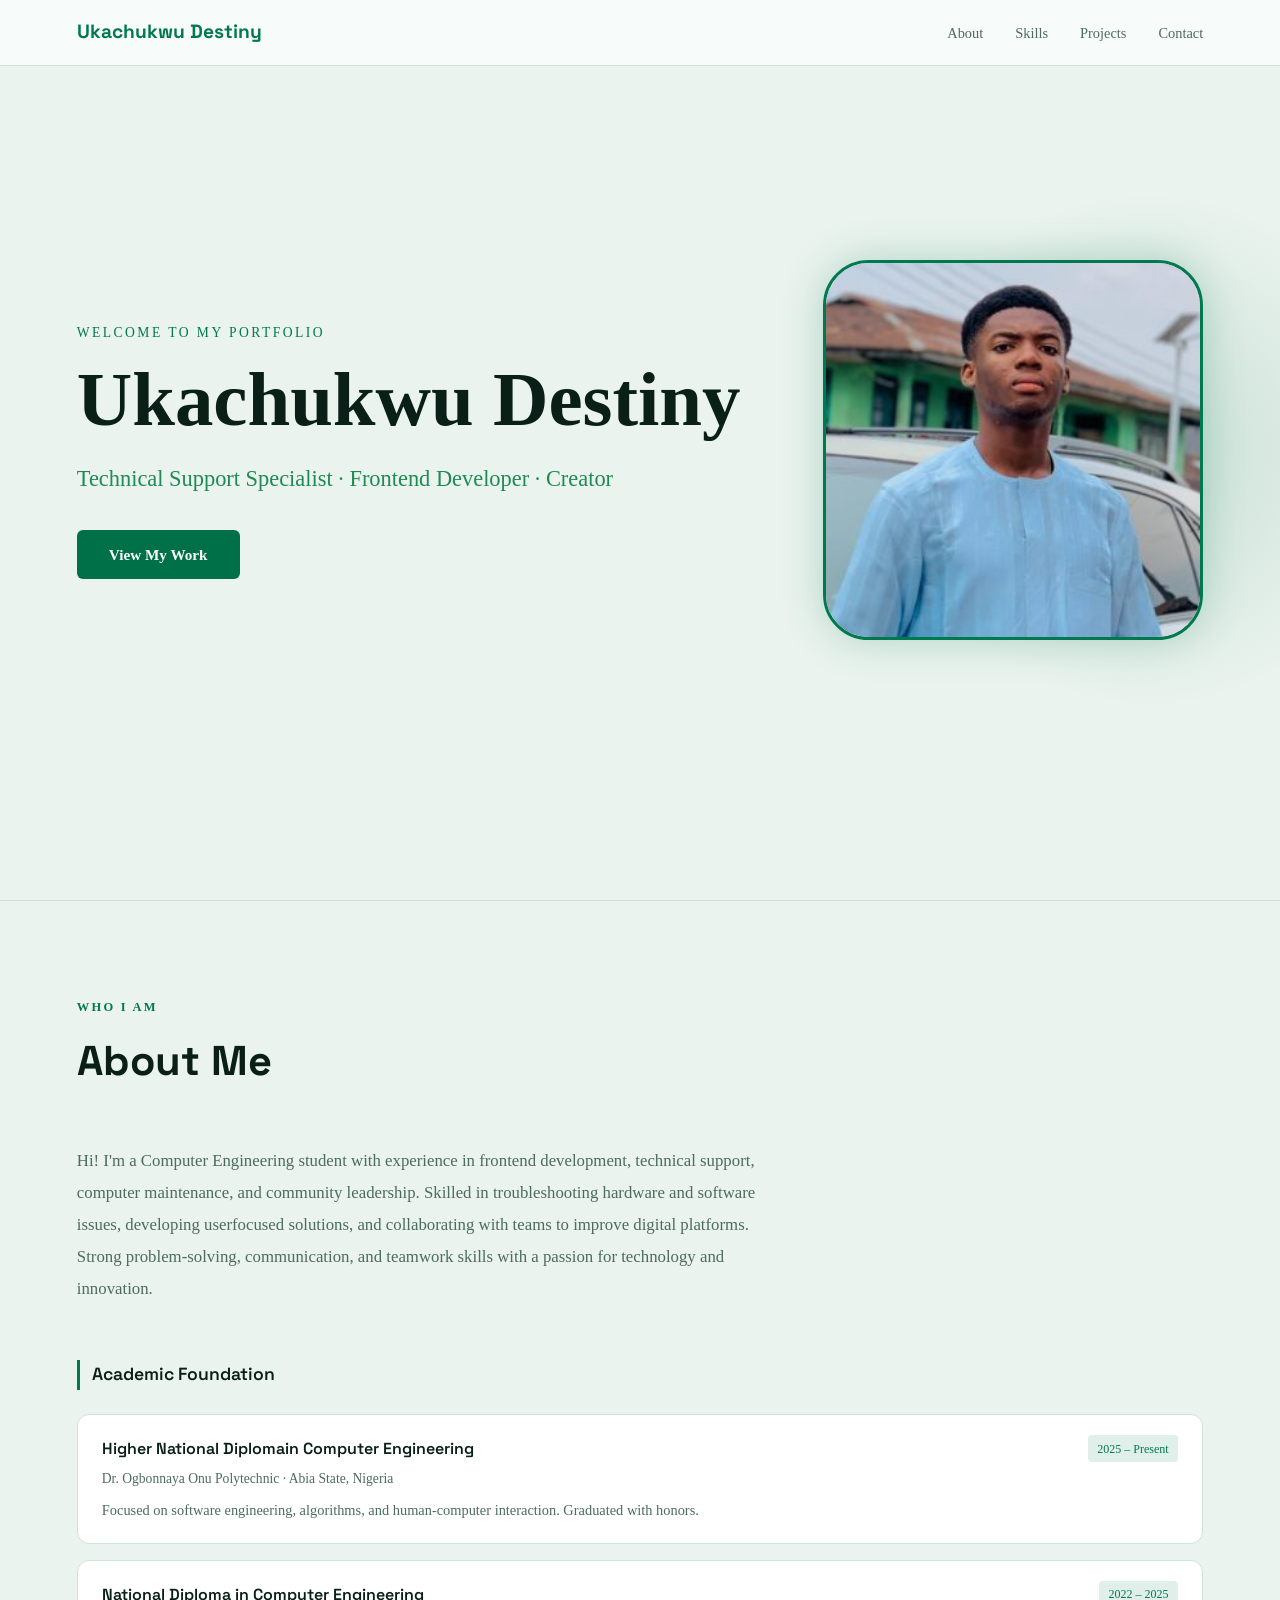
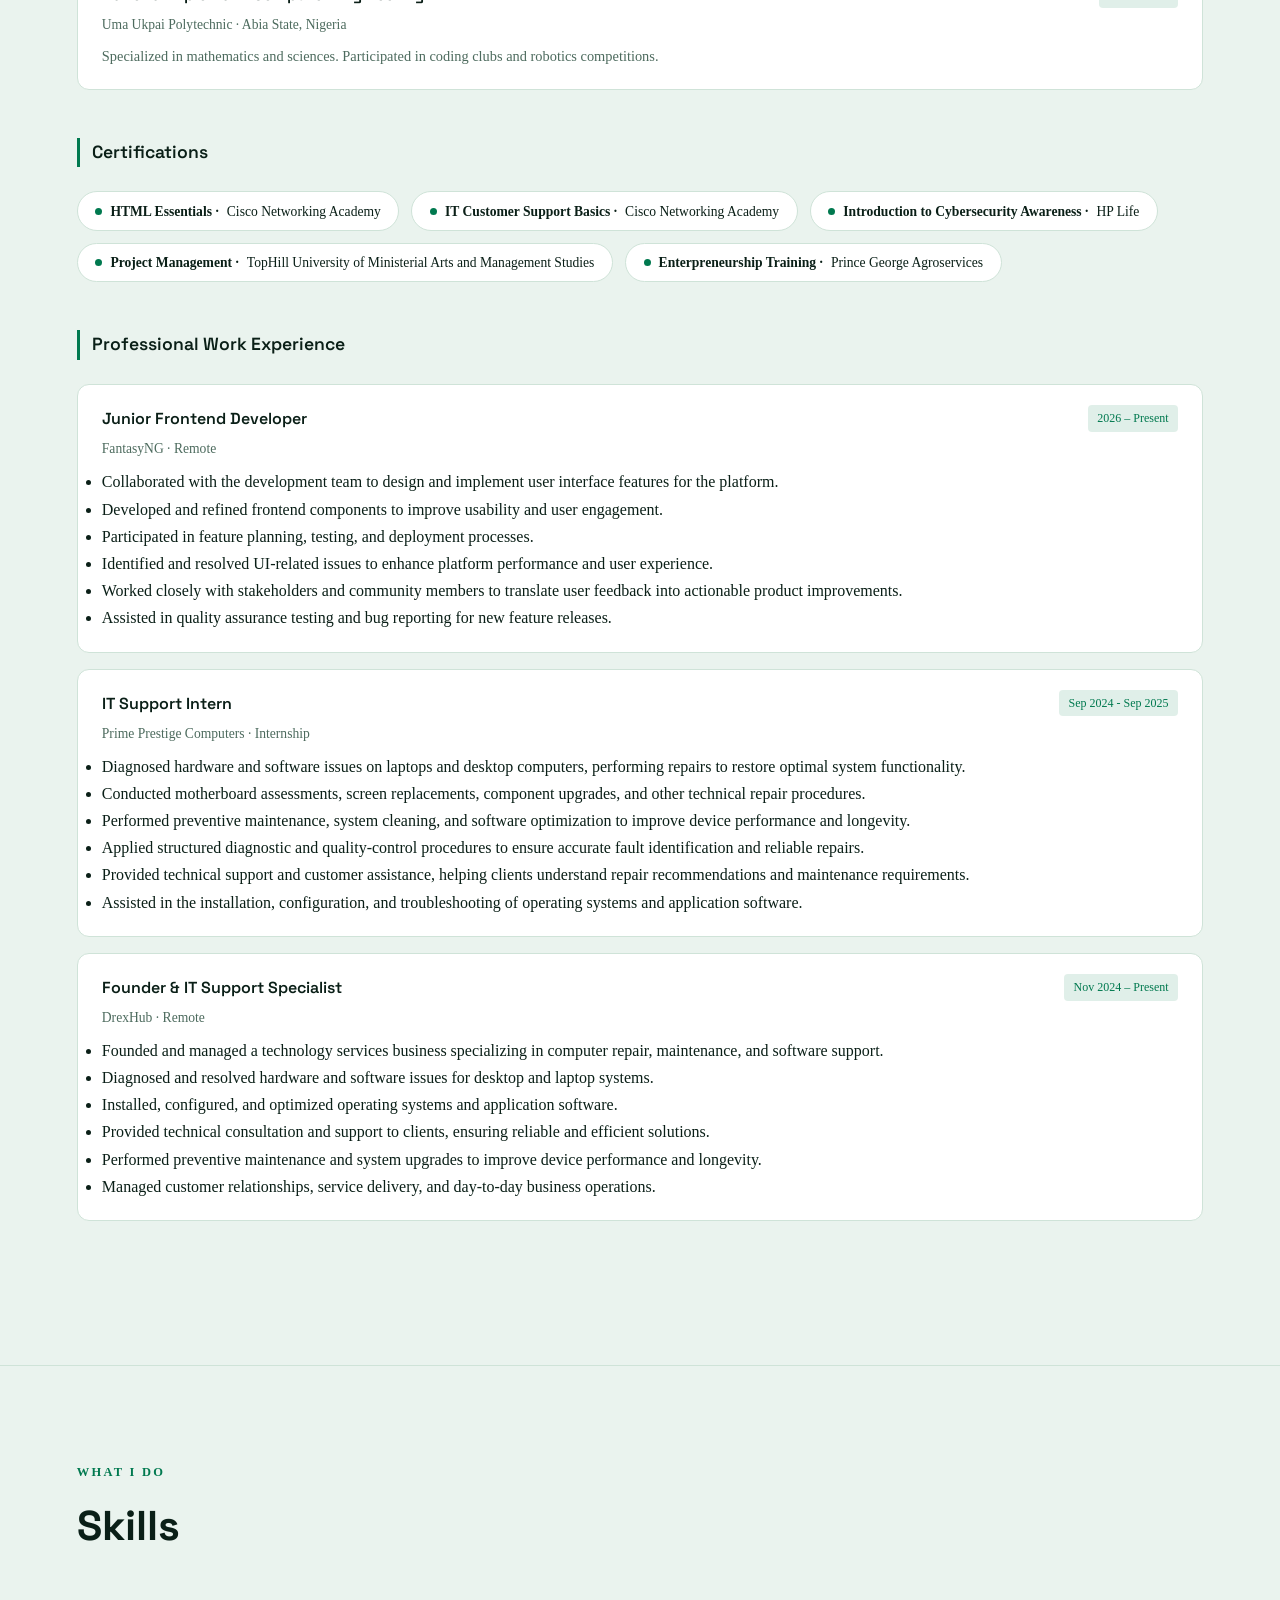
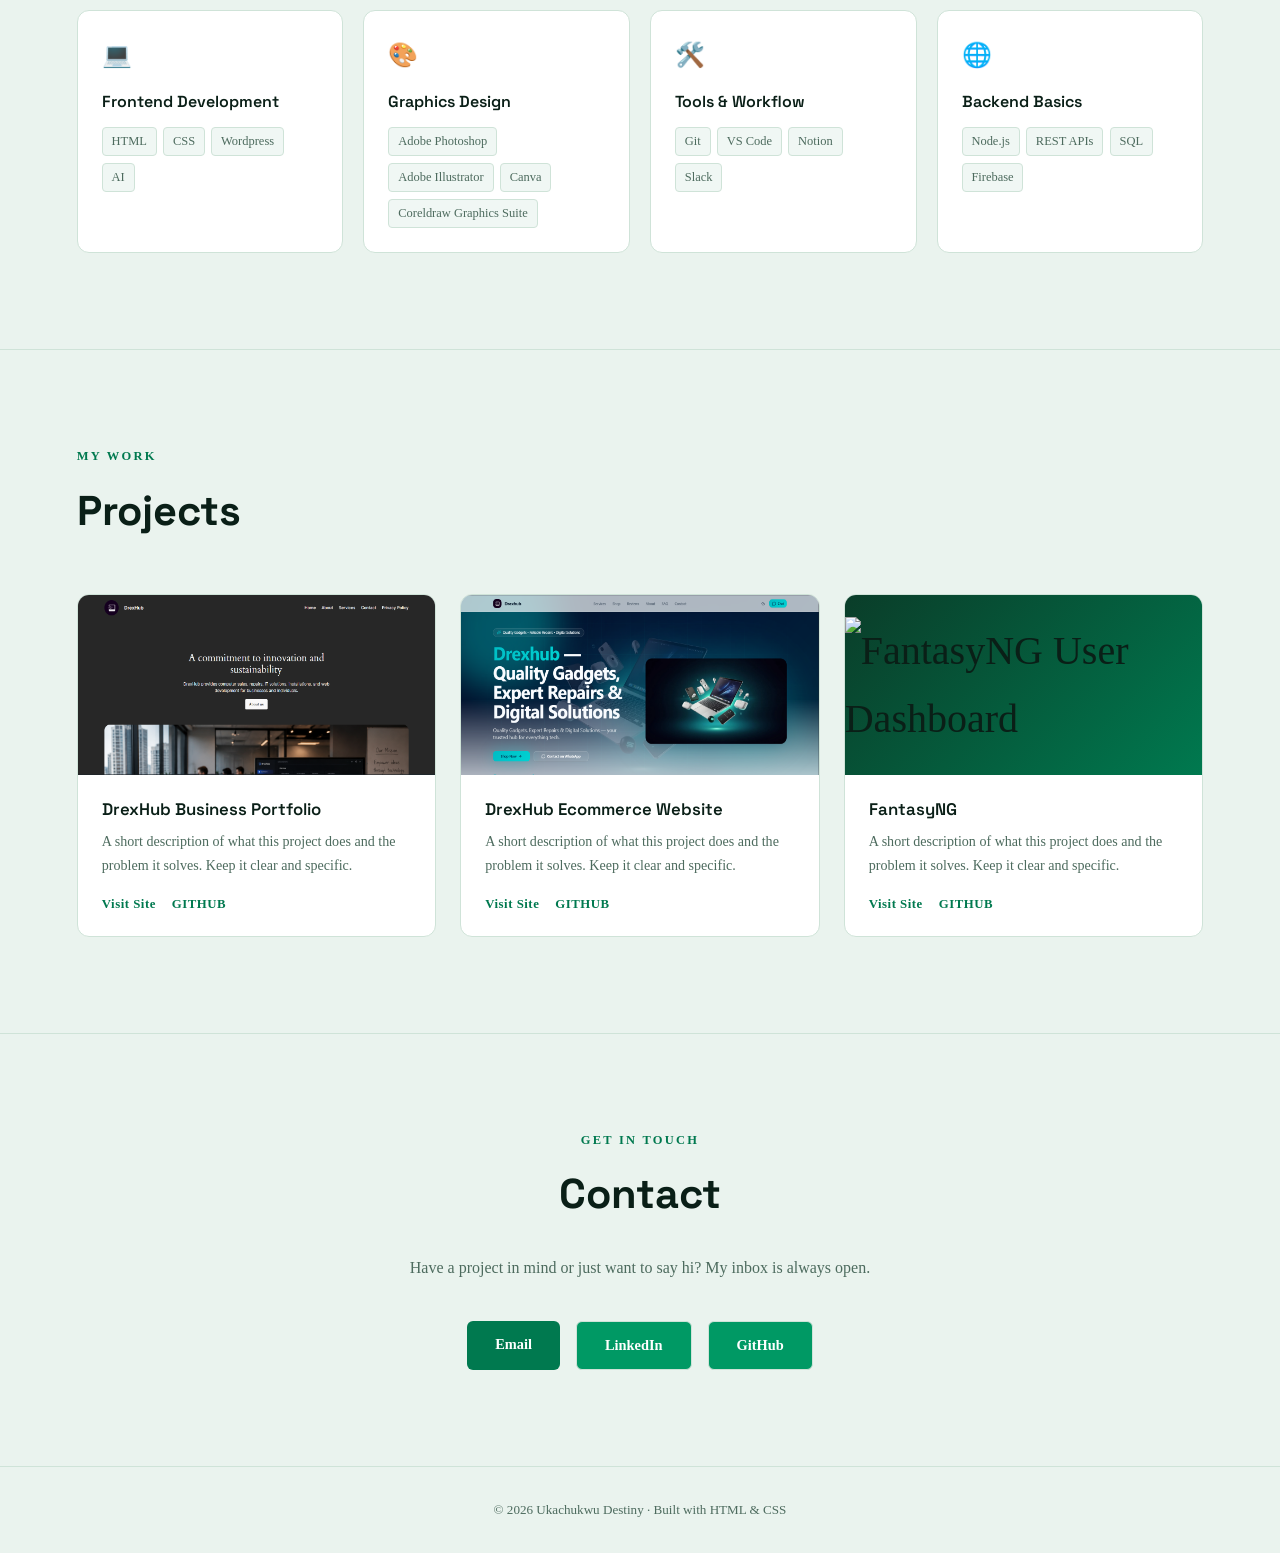
==== commit b44b9f64: "update" ====
--- a/portfolio.html
+++ b/portfolio.html
@@ -1,343 +1,11 @@
 <!DOCTYPE html>
-
 <html lang="en">
 <head>
   <meta charset="UTF-8">
   <meta name="viewport" content="width=device-width, initial-scale=1.0">
   <title>My Portfolio</title>
   <link href="https://fonts.googleapis.com/css2?family=Space+Grotesk:wght@400;600;700&family=Inter:wght@300;400;500&display=swap" rel="stylesheet"/>
-  <style>
-    *, *::before, *::after { box-sizing: border-box; margin: 0; padding: 0; }
-
-:root {
-  --bg:        #eaeeec;
-  --surface:   #d9e5de;
-  --accent:    #6C63FF;
-  --accent-dim:#3D3880;
-  --text:      #000201;
-  --muted:     #7A7F9A;
-  --border:    #25283600;
-  --radius:    12px;
-}
-
-html { scroll-behavior: smooth; }
-
-body {
-  font-family: 'Inter', sans-serif;
-  background: var(--bg);
-  color: var(--text);
-  line-height: 1.7;
-}
-
-/* ── NAV ── */
-nav {
-  position: fixed; top: 0; width: 100%; z-index: 100;
-  background: #f7fbf9;
-  backdrop-filter: blur(12px);
-  border-bottom: 1px solid var(--border);
-  display: flex; justify-content: space-between; align-items: center;
-  padding: 1rem 6%;
-}
-.nav-logo {
-  font-family: 'Space Grotesk', sans-serif;
-  font-weight: 700; font-size: 1.2rem;
-  color: var(--accent);
-  text-decoration: none;
-}
-.nav-links { display: flex; gap: 2rem; list-style: none; }
-.nav-links a {
-  color: var(--muted); text-decoration: none;
-  font-size: 0.9rem; font-weight: 500;
-  transition: color 0.2s;
-}
-.nav-links a:hover { color: var(--text); }
-
-
-/* ── HERO ── */
-#hero {
-  min-height: 100vh;
-  display: flex; align-items: center;
-  padding: 0 6%;
-  position: relative; overflow: hidden;
-}
-.hero-content { max-width: 700px; }
-.hero-eyebrow {
-  font-size: 0.85rem; letter-spacing: 0.18em;
-  color: var(--accent); font-weight: 500;
-  text-transform: uppercase; margin-bottom: 1rem;
-}
-.hero-name {
-  font-family:'Times New Roman', Times, serif;
-  font-size: clamp(2.8rem, 6vw, 5rem);
-  font-weight: 700; line-height: 1.05;
-  margin-bottom: 0.4rem;
-}
-.hero-name span {
-  display: inline-block;
-  position: relative;
-}
-.hero-name span::after {
-  content: '';
-  position: absolute; bottom: 4px; left: 0;
-  width: 100%; height: 4px;
-  background: var(--accent);
-  border-radius: 2px;
-  box-shadow: 0 0 16px var(--accent);
-  animation: glow-line 2.5s ease-in-out infinite alternate;
-}
-@keyframes glow-line {
-  from { opacity: 0.6; box-shadow: 0 0 8px var(--accent); }
-  to   { opacity: 1;   box-shadow: 0 0 24px var(--accent); }
-}
-.hero-title {
-  font-size: clamp(1.1rem, 2vw, 1.4rem);
-  color: #46ac43; margin: 1.2rem 0 2rem;
-  font-weight: 300;
-}
-.hero-cta {
-  display: inline-block;
-  padding: 0.75rem 2rem;
-  background: #007048; color: #fff;
-  text-decoration: none; border-radius: 6px;
-  font-weight: 600; font-size: 0.95rem;
-  transition: opacity 0.2s, transform 0.2s;
-}
-.hero-cta:hover { opacity: 0.88; transform: translateY(-2px); }
-.hero-bg-circle {
-  position: absolute; right: -10%; top: 50%;
-  transform: translateY(-50%);
-  width: 520px; height: 520px;
-  background: radial-gradient(circle, #007048 0%, transparent 70%);
-  border-radius: 50%; pointer-events: none;
-}
-
-/* ── HERO IMAGE ── */
-.hero-img {
-  position: absolute;      /* takes it out of flow so it doesn't push text */
-  right: 6%;               /* matches your section padding */
-  top: 50%;
-  transform: translateY(-50%);
-  width: 380px;
-  height: 380px;
-  border-radius: 12%;
-  object-fit: cover;
-  border: 3px solid var(--accent);
-  box-shadow: 0 0 40px rgba(108,99,255,0.25);
-  z-index: 2;
-}
-
-/* Make space so text doesn't go under the image on desktop */
-#hero { padding-right: 38%; }
-
-/* Mobile: hide or stack it */
-@media (max-width: 980px) {
-  .hero-img { display: none; }   /* hide on tablet/phone. Or remove this to show it centered */
-  #hero { padding-right: 6%; }   /* remove the extra space on mobile */
-}
-
-/* ── SECTIONS ── */
-section { padding: 6rem 6%; }
-.section-label {
-  font-size: 0.78rem; letter-spacing: 0.18em;
-  text-transform: uppercase; color: var(--accent);
-  font-weight: 600; margin-bottom: 0.5rem;
-}
-.section-title {
-  font-family: 'Space Grotesk', sans-serif;
-  font-size: clamp(1.8rem, 3.5vw, 2.6rem);
-  font-weight: 700; margin-bottom: 3rem;
-}
-.divider {
-  border: none; border-top: 1px solid var(--border);
-}
-
-/* ── ABOUT ── */
-.about-intro {
-  max-width: 680px;
-  color: var(--muted); font-size: 1.05rem;
-  margin-bottom: 3.5rem; line-height: 1.9;
-}
-
-.about-block { margin-bottom: 3rem; }
-.about-block-title {
-  font-family: 'Space Grotesk', sans-serif;
-  font-size: 1.1rem; font-weight: 600;
-  color: var(--text);
-  border-left: 3px solid var(--accent);
-  padding-left: 0.75rem;
-  margin-bottom: 1.5rem;
-}
-
-/* Timeline cards */
-.timeline { display: flex; flex-direction: column; gap: 1rem; }
-.timeline-card {
-  background: var(--surface);
-  border: 1px solid var(--border);
-  border-radius: var(--radius);
-  padding: 1.25rem 1.5rem;
-  position: relative;
-  transition: border-color 0.2s;
-}
-.timeline-card:hover { border-color: var(--accent-dim); }
-.timeline-card-header {
-  display: flex; justify-content: space-between;
-  align-items: flex-start; gap: 1rem;
-  margin-bottom: 0.3rem;
-}
-.timeline-card h4 {
-  font-family: 'Space Grotesk', sans-serif;
-  font-size: 1rem; font-weight: 600;
-}
-.timeline-badge {
-  font-size: 0.75rem; color: var(--accent);
-  background: rgba(108,99,255,0.12);
-  border-radius: 4px; padding: 0.2rem 0.6rem;
-  white-space: nowrap; font-weight: 500;
-}
-.timeline-sub {
-  font-size: 0.85rem; color: var(--muted);
-  margin-bottom: 0.5rem;
-}
-.timeline-desc {
-  font-size: 0.9rem; color: var(--muted); line-height: 1.7;
-}
-
-/* Cert pills */
-.cert-grid {
-  display: flex; flex-wrap: wrap; gap: 0.75rem;
-}
-.cert-pill {
-  background: var(--surface);
-  border: 1px solid var(--border);
-  border-radius: 100px;
-  padding: 0.45rem 1.1rem;
-  font-size: 0.85rem; color: var(--text);
-  display: flex; align-items: center; gap: 0.5rem;
-  transition: border-color 0.2s;
-}
-.cert-pill:hover { border-color: var(--accent); }
-.cert-dot {
-  width: 7px; height: 7px;
-  background: var(--accent); border-radius: 50%;
-  flex-shrink: 0;
-}
-
-/* ── SKILLS ── */
-.skills-grid {
-  display: grid;
-  grid-template-columns: repeat(auto-fit, minmax(260px, 1fr));
-  gap: 1.25rem;
-}
-.skill-card {
-  background: var(--surface);
-  border: 1px solid var(--border);
-  border-radius: var(--radius);
-  padding: 1.5rem;
-  transition: border-color 0.2s, transform 0.2s;
-}
-.skill-card:hover { border-color: var(--accent-dim); transform: translateY(-3px); }
-.skill-card-icon {
-  font-size: 1.5rem; margin-bottom: 0.75rem;
-}
-.skill-card h3 {
-  font-family: 'Space Grotesk', sans-serif;
-  font-size: 1rem; font-weight: 600;
-  margin-bottom: 0.75rem;
-}
-.skill-tags { display: flex; flex-wrap: wrap; gap: 0.4rem; }
-.skill-tag {
-  font-size: 0.78rem; color: var(--muted);
-  background: rgba(255,255,255,0.04);
-  border: 1px solid var(--border);
-  border-radius: 4px; padding: 0.2rem 0.55rem;
-}
-
-/* ── PROJECTS ── */
-.projects-grid {
-  display: grid;
-  grid-template-columns: repeat(auto-fit, minmax(300px, 1fr));
-  gap: 1.5rem;
-}
-.project-card {
-  background: var(--surface);
-  border: 1px solid var(--border);
-  border-radius: var(--radius);
-  overflow: hidden;
-  transition: border-color 0.2s, transform 0.2s;
-}
-.project-card:hover { border-color: var(--accent-dim); transform: translateY(-4px); }
-.project-thumb {
-  width: 100%; height: 180px;
-  background: linear-gradient(135deg, #1e1b3a, #2a2060);
-  display: flex; align-items: center; justify-content: center;
-  font-size: 2.5rem;
-}
-.project-body { padding: 1.25rem 1.5rem; }
-.project-body h3 {
-  font-family: 'Space Grotesk', sans-serif;
-  font-size: 1.05rem; font-weight: 600;
-  margin-bottom: 0.4rem;
-}
-.project-body p {
-  font-size: 0.88rem; color: var(--muted);
-  line-height: 1.7; margin-bottom: 1rem;
-}
-.project-links { display: flex; gap: 1rem; }
-.project-link {
-  font-size: 0.8rem; font-weight: 600;
-  color: var(--accent); text-decoration: none;
-  letter-spacing: 0.04em;
-  transition: opacity 0.2s;
-}
-.project-link:hover { opacity: 0.7; }
-
-/* ── CONTACT ── */
-#contact { text-align: center; }
-#contact .section-label,
-#contact .section-title { text-align: center; }
-.contact-sub {
-  color: var(--muted); max-width: 480px;
-  margin: -1.5rem auto 2.5rem; font-size: 1rem;
-}
-.contact-links {
-  display: flex; justify-content: center;
-  flex-wrap: wrap; gap: 1rem;
-}
-.contact-btn {
-  display: inline-block;
-  padding: 0.7rem 1.75rem;
-  border-radius: 6px; font-weight: 600;
-  font-size: 0.9rem; text-decoration: none;
-  transition: opacity 0.2s, transform 0.2s;
-}
-.contact-btn:hover { opacity: 0.85; transform: translateY(-2px); }
-.contact-btn.primary { background: var(--accent); color: #fff; }
-.contact-btn.secondary {
-  border: 1px solid var(--border);
-  color: #fff; background:#009964;
-}
-
-/* ── FOOTER ── */
-footer {
-  text-align: center; padding: 2rem 6%;
-  border-top: 1px solid var(--border);
-  font-size: 0.82rem; color: var(--muted);
-}
-
-/* ── RESPONSIVE ── */
-@media (max-width: 640px) {
-  nav { padding: 1rem 4%; }
-  .nav-links { gap: 1.2rem; }
-  section { padding: 4rem 5%; }
-  .hero-bg-circle { display: none; }
-}
-
-@media (prefers-reduced-motion: reduce) {
-  .hero-name span::after { animation: none; }
-  * { transition: none !important; }
-}
-
-  </style>
+  <link href="styles.css" rel="stylesheet">
 </head>
 <body>
 
@@ -382,14 +50,14 @@
 
 <!-- Education -->
 <div class="about-block">
-  <h3 class="about-block-title">Education</h3>
+  <h3 class="about-block-title">Academic Foundation</h3>
   <div class="timeline">
     <div class="timeline-card">
       <div class="timeline-card-header">
-        <h4>Bachelor of Science in Computer Science</h4>
-        <span class="timeline-badge">2019 – 2023</span>
-      </div>
-      <p class="timeline-sub">University of Somewhere · City, Country</p>
+        <h4>Higher National Diplomain Computer Engineering</h4>
+        <span class="timeline-badge">2025 – Present</span>
+      </div>
+      <p class="timeline-sub">Dr. Ogbonnaya Onu Polytechnic · Abia State, Nigeria</p>
       <p class="timeline-desc">Focused on software engineering, algorithms, and human-computer interaction. Graduated with honors.</p>
     </div>
     <div class="timeline-card">
@@ -533,7 +201,7 @@
     <div class="projects-grid">
       <div class="project-card">
         <div class="project-thumb">
-          <img src="images/drexhubecommerce.png" alt="Drexhub Ecommerce Website" height="100%" width="100%">
+          <img src="images/drexhubportfolio.png" alt="Drexhub Business Portfolio" height="100%" width="100%">
         </div>
         <div class="project-body">
           <h3>DrexHub Business Portfolio</h3>
@@ -546,7 +214,7 @@
       </div>
       <div class="project-card">
         <div class="project-thumb">
-          <img src="images/drexhubportfolio.png" alt="Drexhub Business Website" height="100%" width="100%">
+          <img src="images/drexhubecommerce.png" alt="Drexhub Ecommerce Website" height="100%" width="100%">
         </div>
         <div class="project-body">
           <h3>DrexHub Ecommerce Website</h3>
--- a/styles.css
+++ b/styles.css
@@ -0,0 +1,330 @@
+    *, *::before, *::after { box-sizing: border-box; margin: 0; padding: 0; }
+
+:root {
+  --bg:        #eaf3ee;
+  --surface:   #ffffff;
+  --accent:    #00794f;
+  --accent-dim:#a9d9c3;
+  --text:      #0a1f17;
+  --muted:     #4d6b5e;
+  --border:    #cfe3d8;
+  --radius:    12px;
+}
+
+html { scroll-behavior: smooth; }
+
+body {
+  font-family: 'Times New Roman', Times, serif;
+  background: var(--bg);
+  color: var(--text);
+  line-height: 1.7;
+}
+
+/* ── NAV ── */
+nav {
+  position: fixed; top: 0; width: 100%; z-index: 100;
+  background: #f7fbf9;
+  backdrop-filter: blur(12px);
+  border-bottom: 1px solid var(--border);
+  display: flex; justify-content: space-between; align-items: center;
+  padding: 1rem 6%;
+}
+.nav-logo {
+  font-family: 'Space Grotesk', sans-serif;
+  font-weight: 700; font-size: 1.2rem;
+  color: var(--accent);
+  text-decoration: none;
+}
+.nav-links { display: flex; gap: 2rem; list-style: none; }
+.nav-links a {
+  color: var(--muted); text-decoration: none;
+  font-size: 0.9rem; font-weight: 500;
+  transition: color 0.2s;
+}
+.nav-links a:hover { color: var(--text); }
+
+
+/* ── HERO ── */
+#hero {
+  min-height: 100vh;
+  display: flex; align-items: center;
+  padding: 0 6%;
+  position: relative; overflow: hidden;
+}
+.hero-content { max-width: 700px; }
+.hero-eyebrow {
+  font-size: 0.85rem; letter-spacing: 0.18em;
+  color: var(--accent); font-weight: 500;
+  text-transform: uppercase; margin-bottom: 1rem;
+}
+.hero-name {
+  font-family:'Times New Roman', Times, serif;
+  font-size: clamp(2.8rem, 6vw, 5rem);
+  font-weight: 700; line-height: 1.05;
+  margin-bottom: 0.4rem;
+}
+.hero-name span {
+  display: inline-block;
+  position: relative;
+}
+.hero-name span::after {
+  content: '';
+  position: absolute; bottom: 4px; left: 0;
+  width: 100%; height: 4px;
+  background: var(--accent);
+  border-radius: 2px;
+  box-shadow: 0 0 16px var(--accent);
+  animation: glow-line 2.5s ease-in-out infinite alternate;
+}
+@keyframes glow-line {
+  from { opacity: 0.6; box-shadow: 0 0 8px var(--accent); }
+  to   { opacity: 1;   box-shadow: 0 0 24px var(--accent); }
+}
+.hero-title {
+  font-size: clamp(1.1rem, 2vw, 1.4rem);
+  color: #1f8a52; margin: 1.2rem 0 2rem;
+  font-weight: 300;
+}
+.hero-cta {
+  display: inline-block;
+  padding: 0.75rem 2rem;
+  background: #007048; color: #fff;
+  text-decoration: none; border-radius: 6px;
+  font-weight: 600; font-size: 0.95rem;
+  transition: opacity 0.2s, transform 0.2s;
+}
+.hero-cta:hover { opacity: 0.88; transform: translateY(-2px); }
+.hero-bg-circle {
+  position: absolute; right: -10%; top: 50%;
+  transform: translateY(-50%);
+  width: 520px; height: 520px;
+  background: radial-gradient(circle, #007048 0%, transparent 70%);
+  opacity: 0.15;
+  border-radius: 50%; pointer-events: none;
+}
+
+/* ── HERO IMAGE ── */
+.hero-img {
+  position: absolute;      /* takes it out of flow so it doesn't push text */
+  right: 6%;               /* matches your section padding */
+  top: 50%;
+  transform: translateY(-50%);
+  width: 380px;
+  height: 380px;
+  border-radius: 12%;
+  object-fit: cover;
+  border: 3px solid var(--accent);
+  box-shadow: 0 0 40px rgba(0,121,79,0.25);
+  z-index: 2;
+}
+
+/* Make space so text doesn't go under the image on desktop */
+#hero { padding-right: 38%; }
+
+/* Mobile: hide or stack it */
+@media (max-width: 980px) {
+  .hero-img { display: none; }   /* hide on tablet/phone. Or remove this to show it centered */
+  #hero { padding-right: 6%; }   /* remove the extra space on mobile */
+}
+
+/* ── SECTIONS ── */
+section { padding: 6rem 6%; }
+.section-label {
+  font-size: 0.78rem; letter-spacing: 0.18em;
+  text-transform: uppercase; color: var(--accent);
+  font-weight: 600; margin-bottom: 0.5rem;
+}
+.section-title {
+  font-family: 'Space Grotesk', sans-serif;
+  font-size: clamp(1.8rem, 3.5vw, 2.6rem);
+  font-weight: 700; margin-bottom: 3rem;
+}
+.divider {
+  border: none; border-top: 1px solid var(--border);
+}
+
+/* ── ABOUT ── */
+.about-intro {
+  max-width: 680px;
+  color: var(--muted); font-size: 1.05rem;
+  margin-bottom: 3.5rem; line-height: 1.9;
+}
+
+.about-block { margin-bottom: 3rem; }
+.about-block-title {
+  font-family: 'Space Grotesk', sans-serif;
+  font-size: 1.1rem; font-weight: 600;
+  color: var(--text);
+  border-left: 3px solid var(--accent);
+  padding-left: 0.75rem;
+  margin-bottom: 1.5rem;
+}
+
+/* Timeline cards */
+.timeline { display: flex; flex-direction: column; gap: 1rem; }
+.timeline-card {
+  background: var(--surface);
+  border: 1px solid var(--border);
+  border-radius: var(--radius);
+  padding: 1.25rem 1.5rem;
+  position: relative;
+  transition: border-color 0.2s;
+}
+.timeline-card:hover { border-color: var(--accent-dim); }
+.timeline-card-header {
+  display: flex; justify-content: space-between;
+  align-items: flex-start; gap: 1rem;
+  margin-bottom: 0.3rem;
+}
+.timeline-card h4 {
+  font-family: 'Space Grotesk', sans-serif;
+  font-size: 1rem; font-weight: 600;
+}
+.timeline-badge {
+  font-size: 0.75rem; color: var(--accent);
+  background: rgba(0,121,79,0.12);
+  border-radius: 4px; padding: 0.2rem 0.6rem;
+  white-space: nowrap; font-weight: 500;
+}
+.timeline-sub {
+  font-size: 0.85rem; color: var(--muted);
+  margin-bottom: 0.5rem;
+}
+.timeline-desc {
+  font-size: 0.9rem; color: var(--muted); line-height: 1.7;
+}
+
+/* Cert pills */
+.cert-grid {
+  display: flex; flex-wrap: wrap; gap: 0.75rem;
+}
+.cert-pill {
+  background: var(--surface);
+  border: 1px solid var(--border);
+  border-radius: 100px;
+  padding: 0.45rem 1.1rem;
+  font-size: 0.85rem; color: var(--text);
+  display: flex; align-items: center; gap: 0.5rem;
+  transition: border-color 0.2s;
+}
+.cert-pill:hover { border-color: var(--accent); }
+.cert-dot {
+  width: 7px; height: 7px;
+  background: var(--accent); border-radius: 50%;
+  flex-shrink: 0;
+}
+
+/* ── SKILLS ── */
+.skills-grid {
+  display: grid;
+  grid-template-columns: repeat(auto-fit, minmax(260px, 1fr));
+  gap: 1.25rem;
+}
+.skill-card {
+  background: var(--surface);
+  border: 1px solid var(--border);
+  border-radius: var(--radius);
+  padding: 1.5rem;
+  transition: border-color 0.2s, transform 0.2s;
+}
+.skill-card:hover { border-color: var(--accent-dim); transform: translateY(-3px); }
+.skill-card-icon {
+  font-size: 1.5rem; margin-bottom: 0.75rem;
+}
+.skill-card h3 {
+  font-family: 'Space Grotesk', sans-serif;
+  font-size: 1rem; font-weight: 600;
+  margin-bottom: 0.75rem;
+}
+.skill-tags { display: flex; flex-wrap: wrap; gap: 0.4rem; }
+.skill-tag {
+  font-size: 0.78rem; color: var(--muted);
+  background: rgba(0,121,79,0.06);
+  border: 1px solid var(--border);
+  border-radius: 4px; padding: 0.2rem 0.55rem;
+}
+
+/* ── PROJECTS ── */
+.projects-grid {
+  display: grid;
+  grid-template-columns: repeat(auto-fit, minmax(300px, 1fr));
+  gap: 1.5rem;
+}
+.project-card {
+  background: var(--surface);
+  border: 1px solid var(--border);
+  border-radius: var(--radius);
+  overflow: hidden;
+  transition: border-color 0.2s, transform 0.2s;
+}
+.project-card:hover { border-color: var(--accent-dim); transform: translateY(-4px); }
+.project-thumb {
+  width: 100%; height: 180px;
+  background: linear-gradient(135deg, #0a3d29, #00794f);
+  display: flex; align-items: center; justify-content: center;
+  font-size: 2.5rem;
+}
+.project-body { padding: 1.25rem 1.5rem; }
+.project-body h3 {
+  font-family: 'Space Grotesk', sans-serif;
+  font-size: 1.05rem; font-weight: 600;
+  margin-bottom: 0.4rem;
+}
+.project-body p {
+  font-size: 0.88rem; color: var(--muted);
+  line-height: 1.7; margin-bottom: 1rem;
+}
+.project-links { display: flex; gap: 1rem; }
+.project-link {
+  font-size: 0.8rem; font-weight: 600;
+  color: var(--accent); text-decoration: none;
+  letter-spacing: 0.04em;
+  transition: opacity 0.2s;
+}
+.project-link:hover { opacity: 0.7; }
+
+/* ── CONTACT ── */
+#contact { text-align: center; }
+#contact .section-label,
+#contact .section-title { text-align: center; }
+.contact-sub {
+  color: var(--muted); max-width: 480px;
+  margin: -1.5rem auto 2.5rem; font-size: 1rem;
+}
+.contact-links {
+  display: flex; justify-content: center;
+  flex-wrap: wrap; gap: 1rem;
+}
+.contact-btn {
+  display: inline-block;
+  padding: 0.7rem 1.75rem;
+  border-radius: 6px; font-weight: 600;
+  font-size: 0.9rem; text-decoration: none;
+  transition: opacity 0.2s, transform 0.2s;
+}
+.contact-btn:hover { opacity: 0.85; transform: translateY(-2px); }
+.contact-btn.primary { background: var(--accent); color: #fff; }
+.contact-btn.secondary {
+  border: 1px solid var(--border);
+  color: #fff; background:#009964;
+}
+
+/* ── FOOTER ── */
+footer {
+  text-align: center; padding: 2rem 6%;
+  border-top: 1px solid var(--border);
+  font-size: 0.82rem; color: var(--muted);
+}
+
+/* ── RESPONSIVE ── */
+@media (max-width: 640px) {
+  nav { padding: 1rem 4%; }
+  .nav-links { gap: 1.2rem; }
+  section { padding: 4rem 5%; }
+  .hero-bg-circle { display: none; }
+}
+
+@media (prefers-reduced-motion: reduce) {
+  .hero-name span::after { animation: none; }
+  * { transition: none !important; }
+}
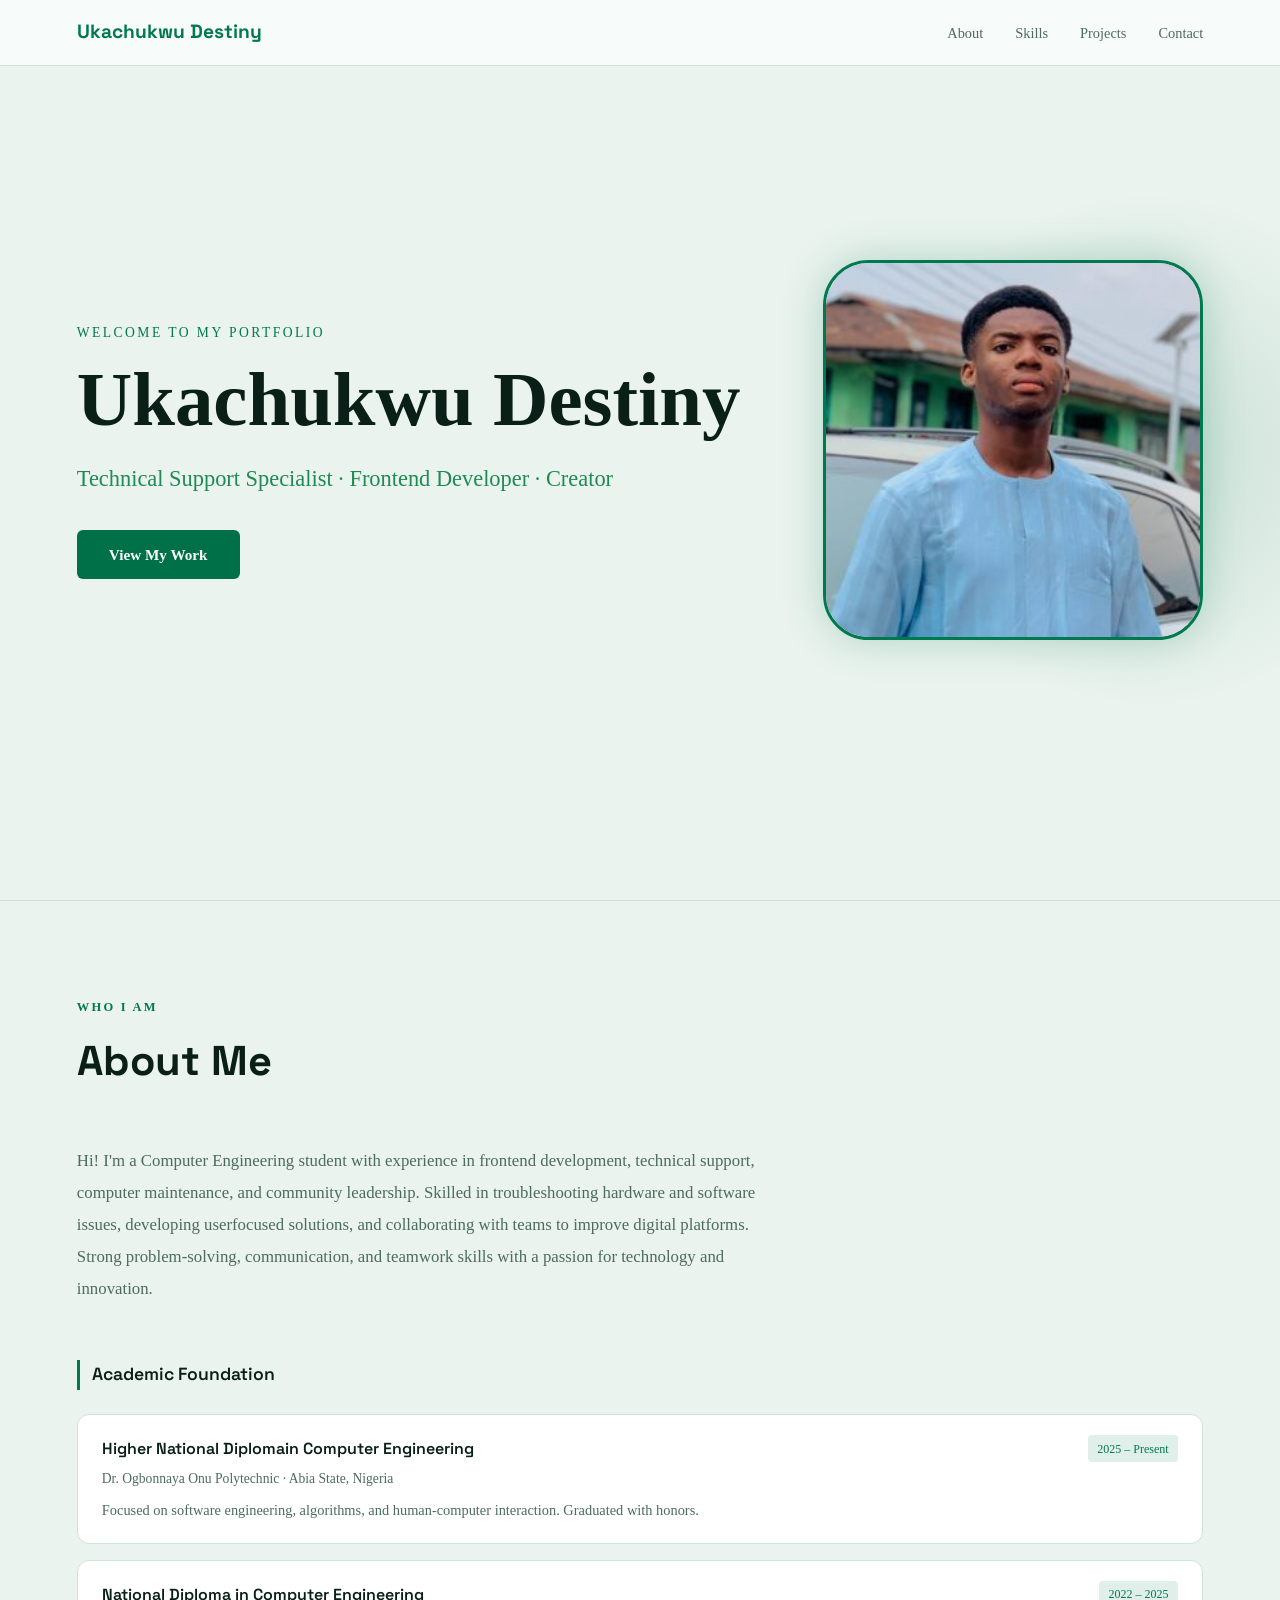
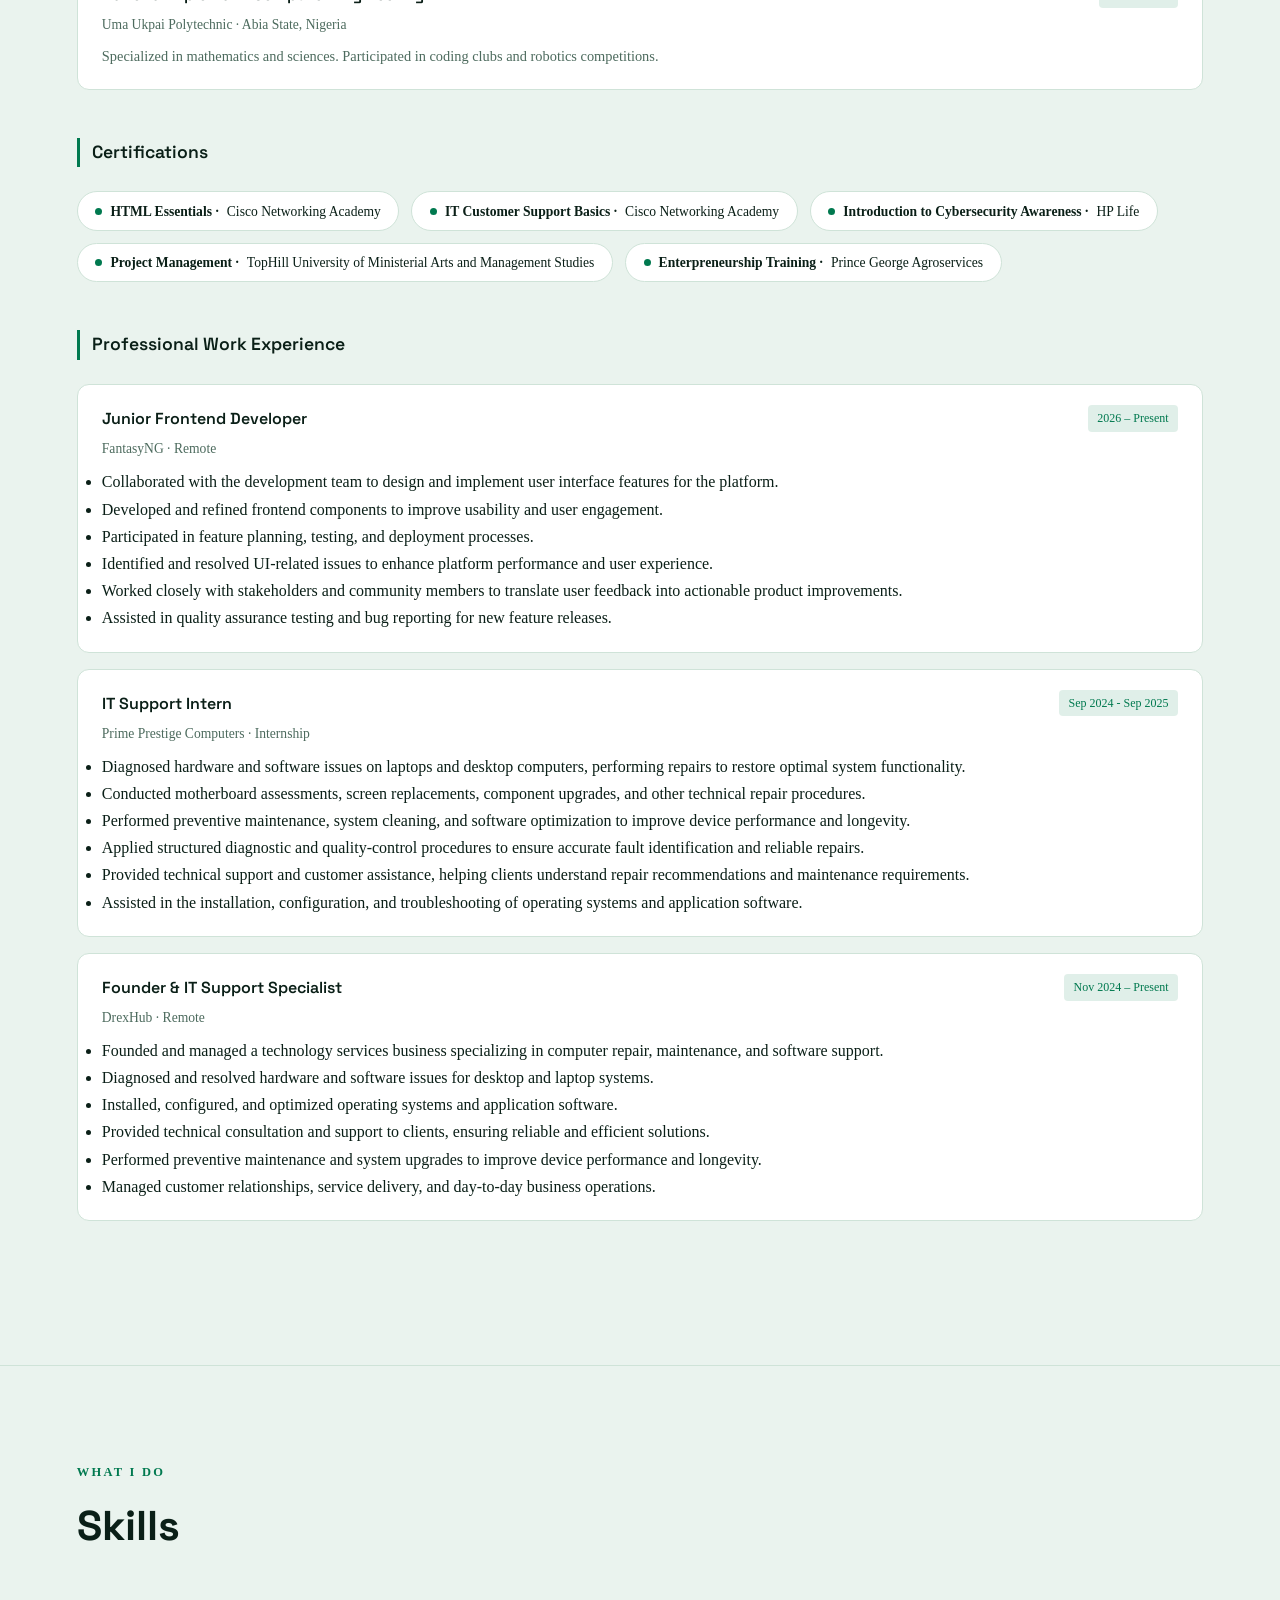
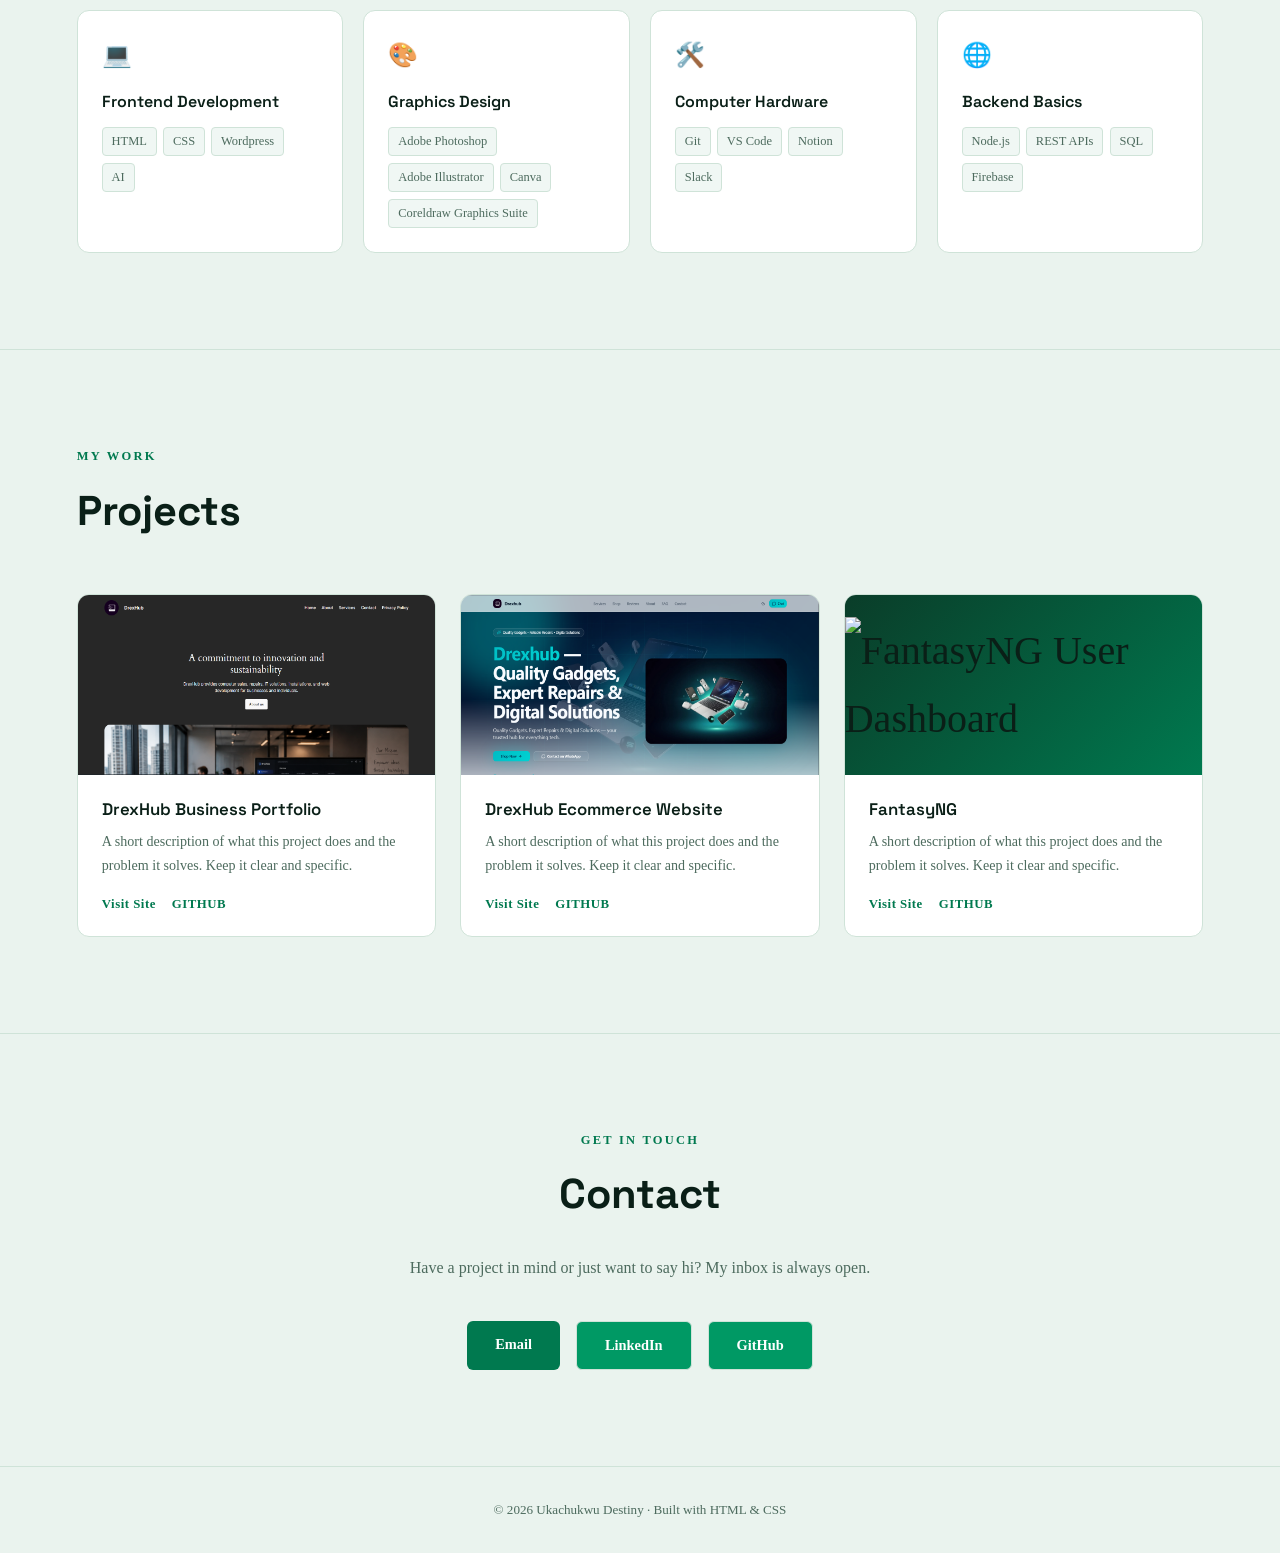
==== commit 48e518d0: "changes" ====
--- a/portfolio.html
+++ b/portfolio.html
@@ -149,7 +149,7 @@
     <h2 class="section-title">Skills</h2>
     <div class="skills-grid">
       <div class="skill-card">
-        <div class="skill-card-icon">💻</div>
+        <div class="skill-card-icon"> 💻</div>
         <h3>Frontend Development</h3>
         <div class="skill-tags">
           <span class="skill-tag">HTML</span>
@@ -170,7 +170,7 @@
       </div>
       <div class="skill-card">
         <div class="skill-card-icon">🛠️</div>
-        <h3>Tools & Workflow</h3>
+        <h3>Computer Hardware</h3>
         <div class="skill-tags">
           <span class="skill-tag">Git</span>
           <span class="skill-tag">VS Code</span>
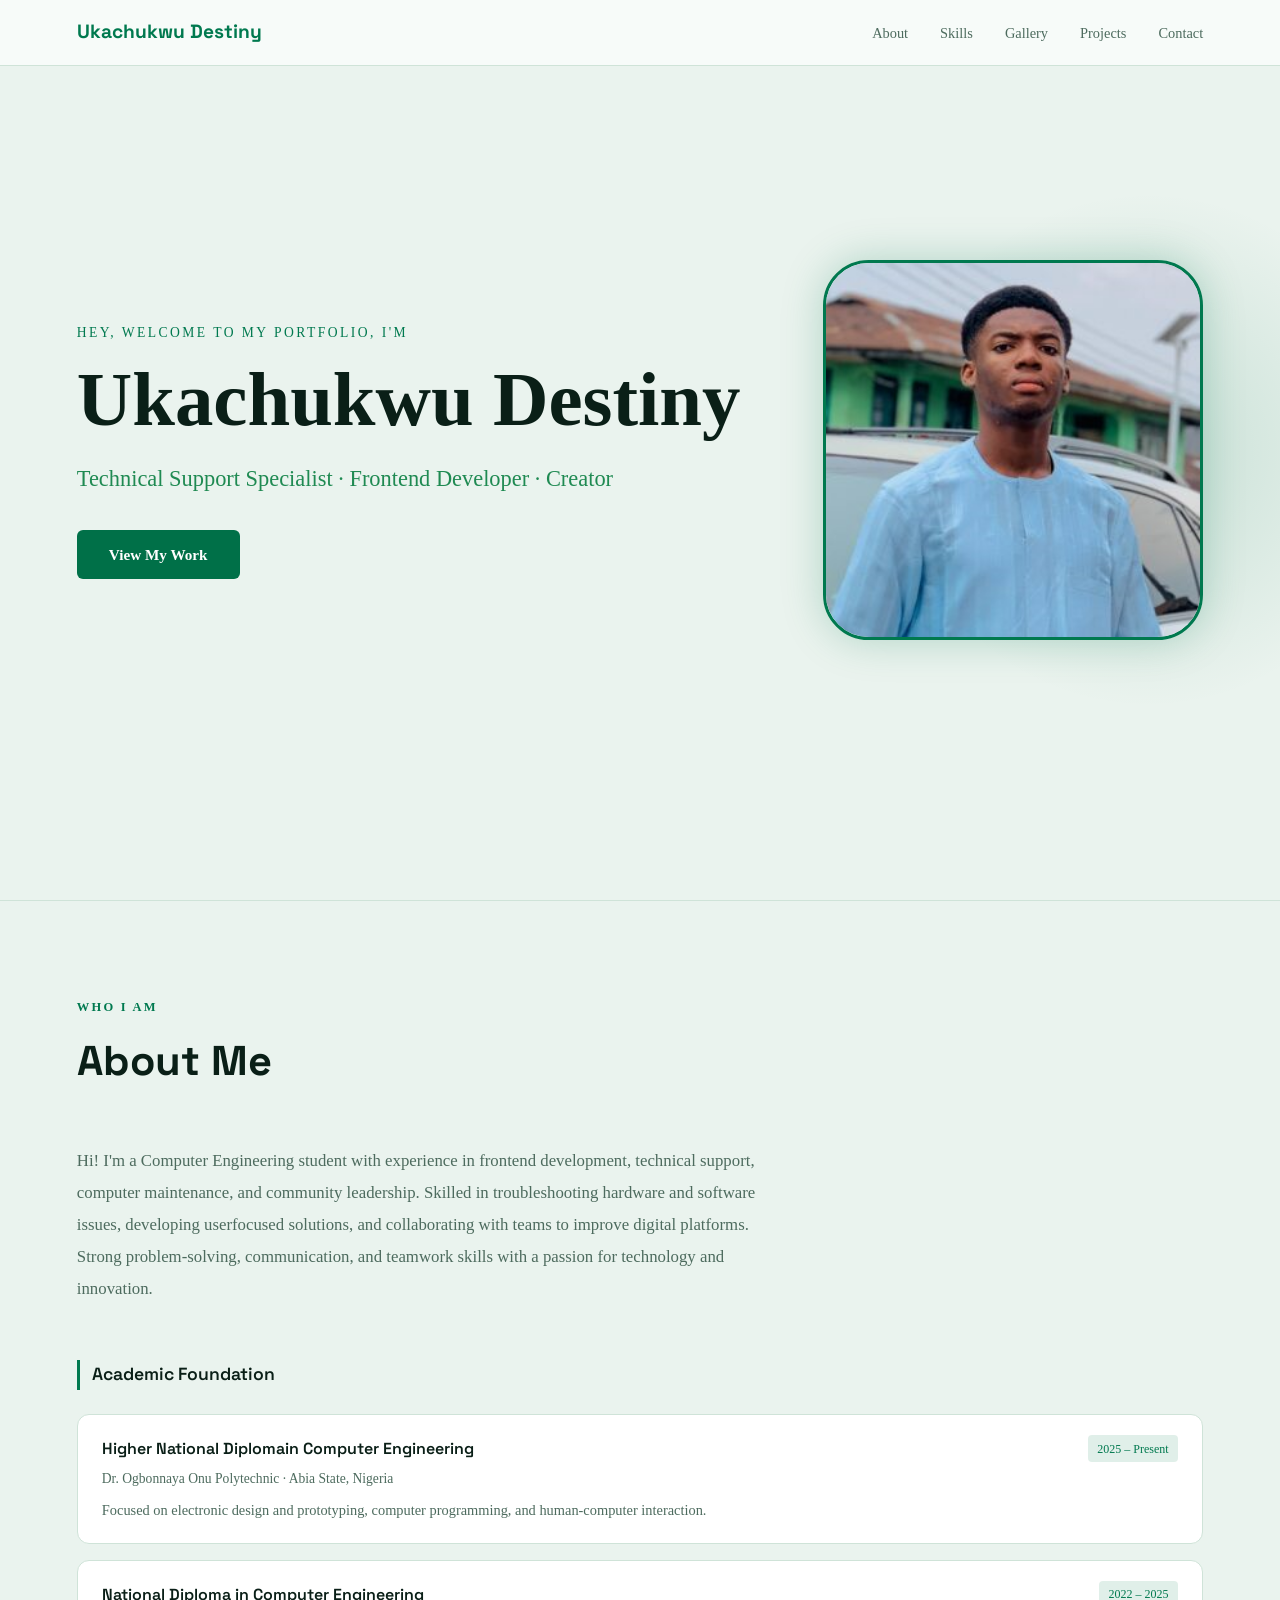
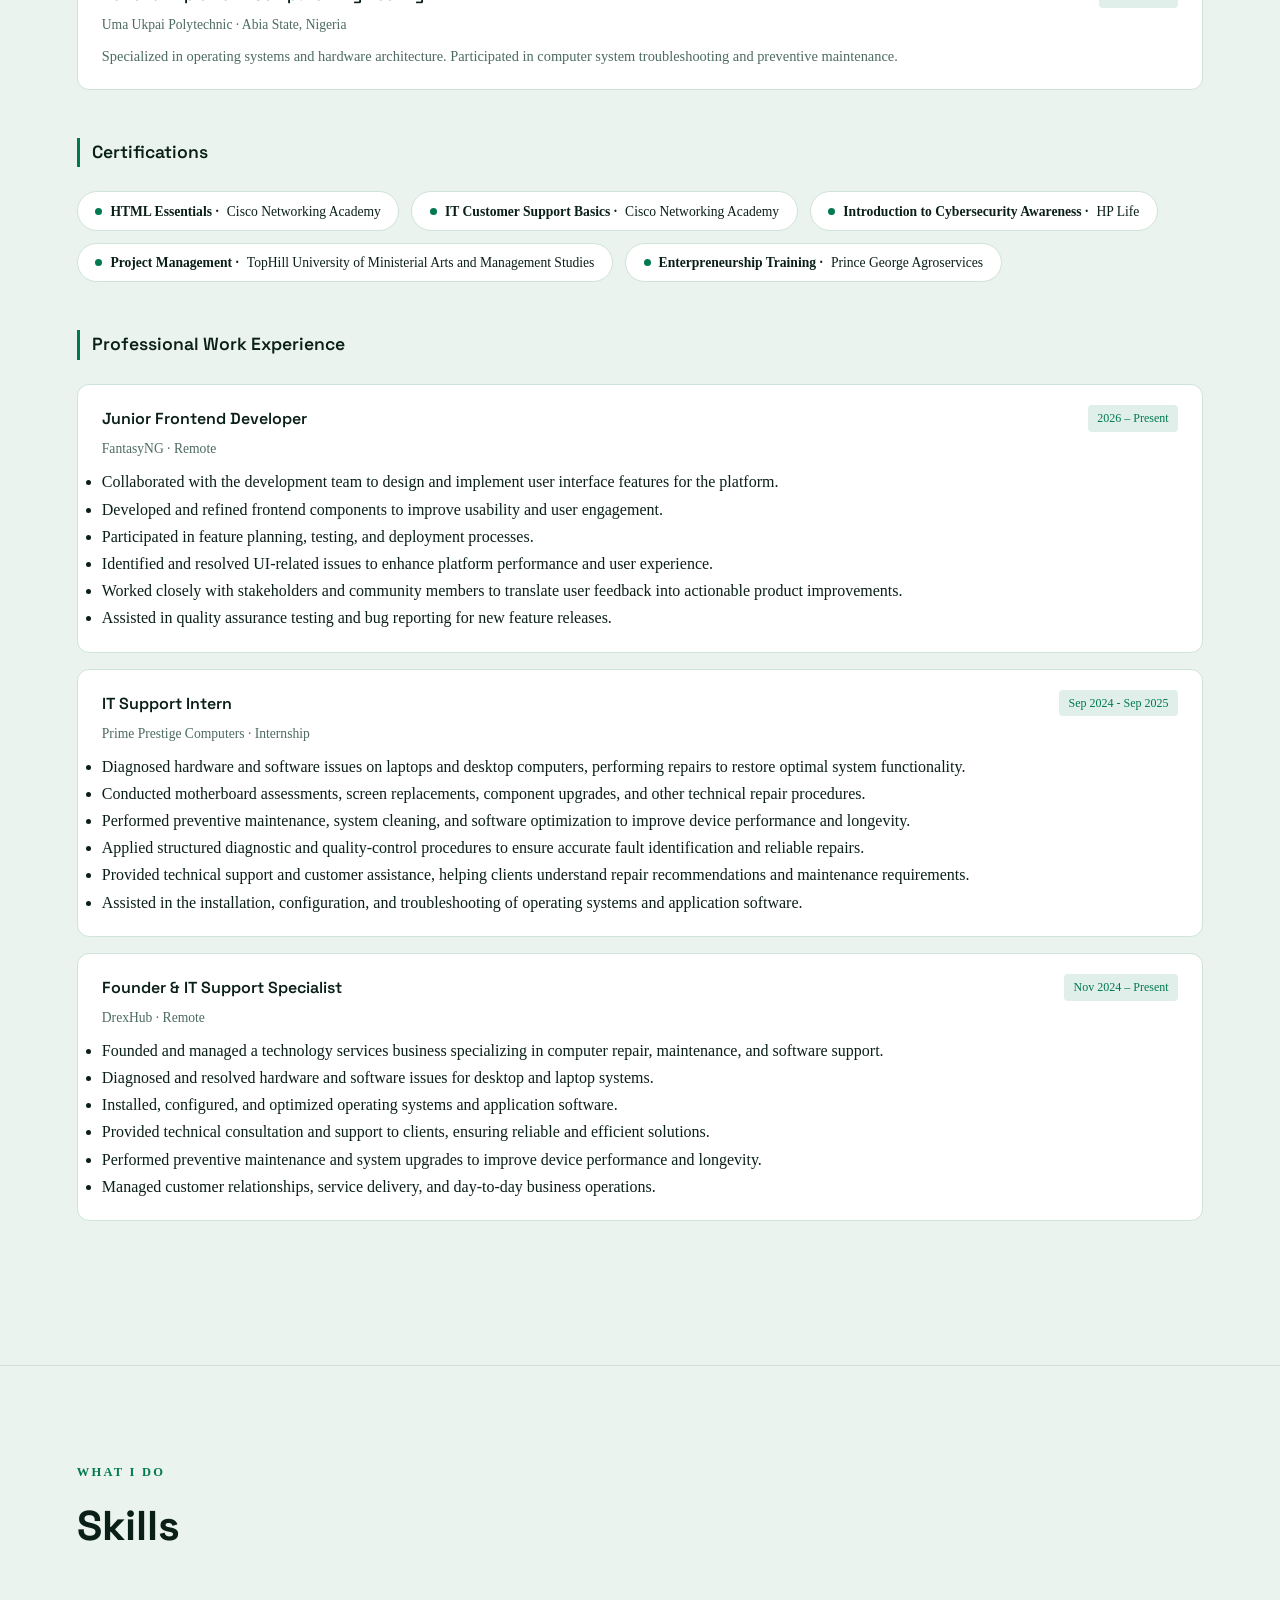
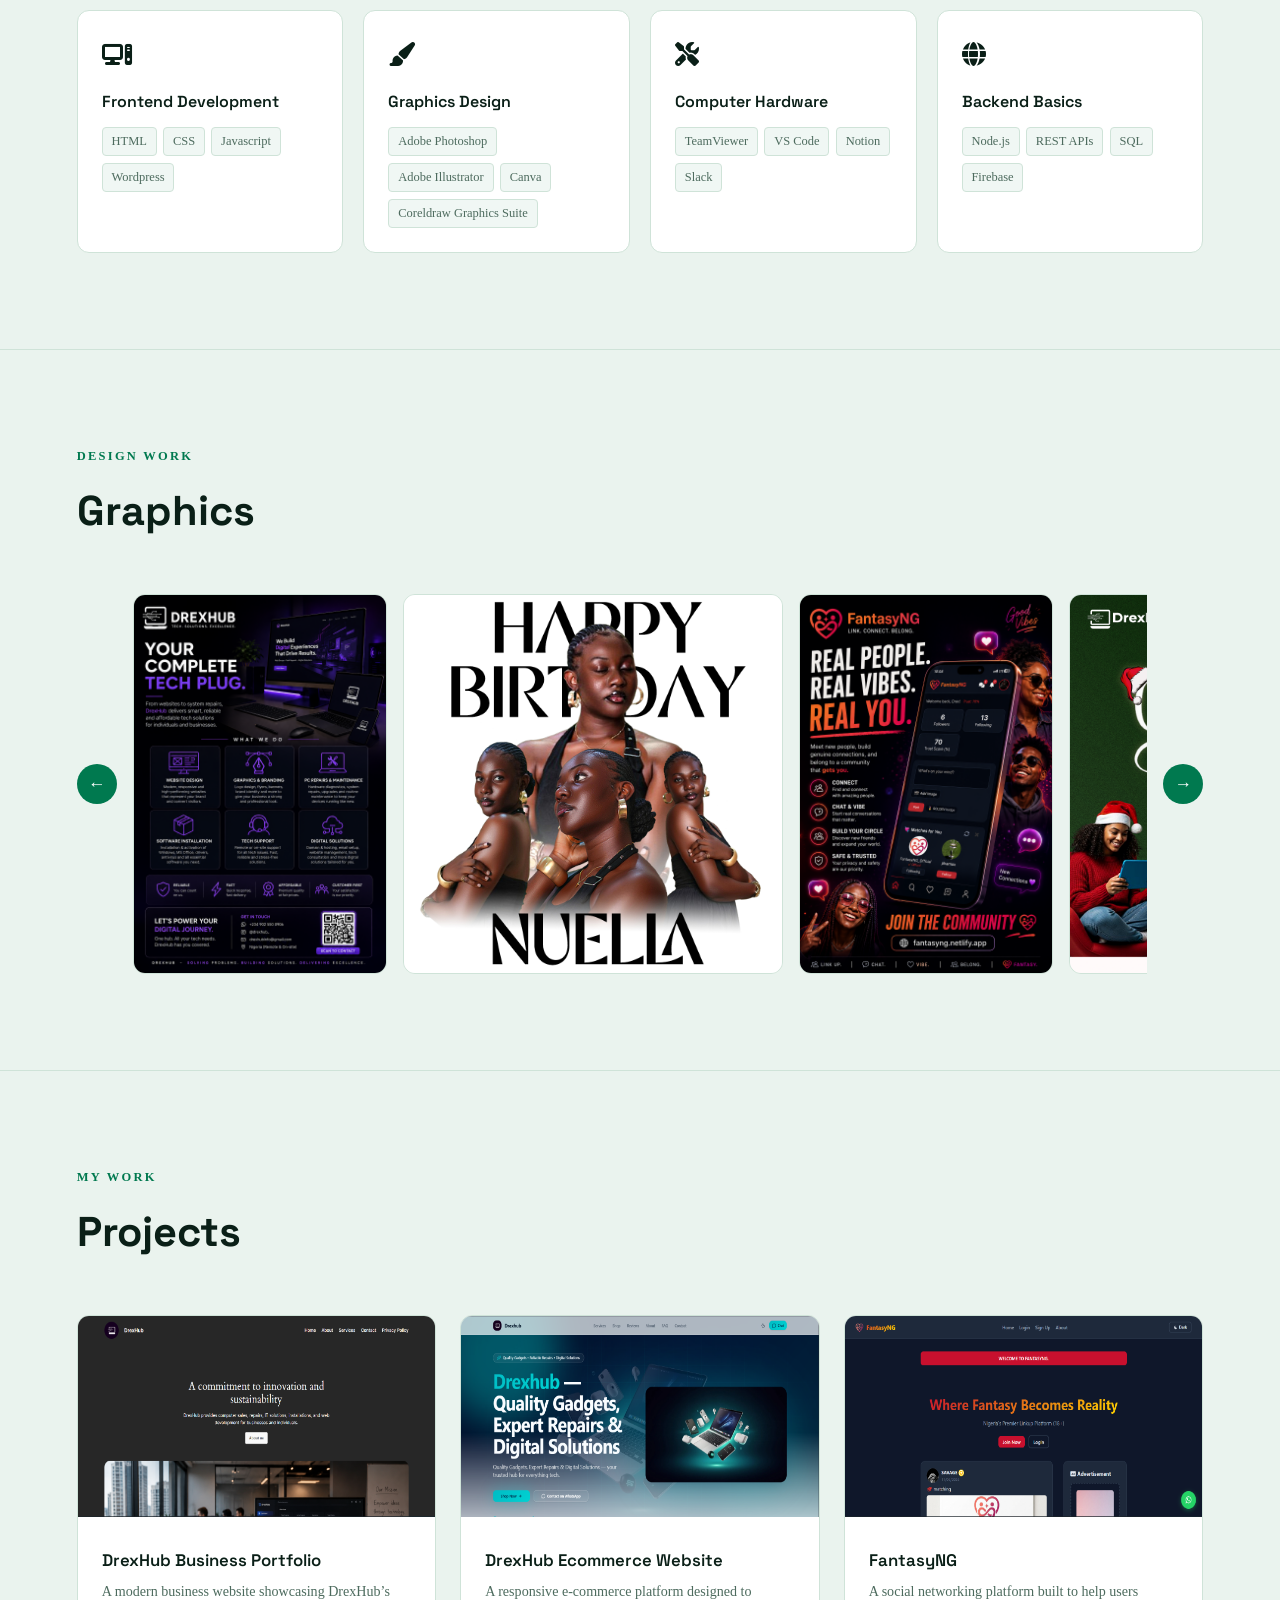
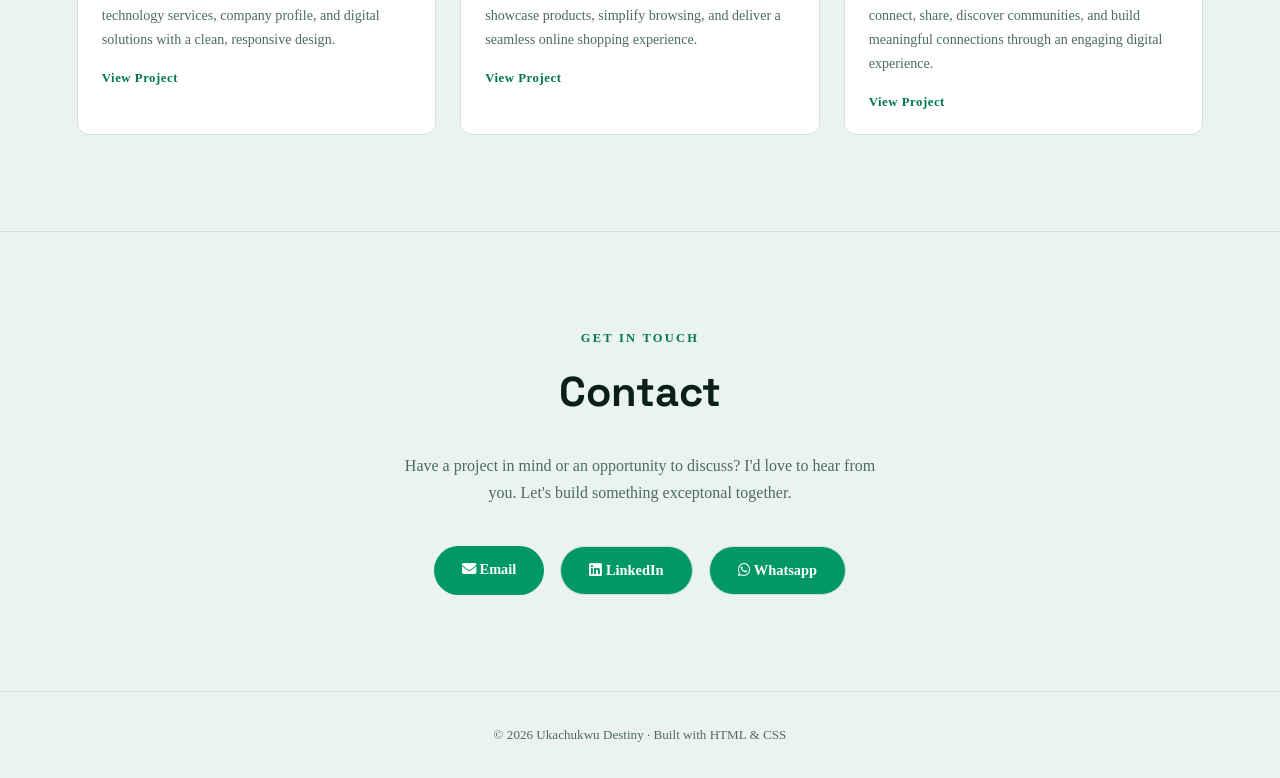
==== commit b0f965f5: "final updates" ====
--- a/portfolio.html
+++ b/portfolio.html
@@ -4,6 +4,7 @@
   <meta charset="UTF-8">
   <meta name="viewport" content="width=device-width, initial-scale=1.0">
   <title>My Portfolio</title>
+  <link rel="stylesheet" href="https://cdnjs.cloudflare.com/ajax/libs/font-awesome/6.5.0/css/all.min.css">
   <link href="https://fonts.googleapis.com/css2?family=Space+Grotesk:wght@400;600;700&family=Inter:wght@300;400;500&display=swap" rel="stylesheet"/>
   <link href="styles.css" rel="stylesheet">
 </head>
@@ -16,6 +17,7 @@
     <ul class="nav-links">
       <li><a href="#about">About</a></li>
       <li><a href="#skills">Skills</a></li>
+      <li><a href="#gallery">Gallery</a></li>
       <li><a href="#projects">Projects</a></li>
       <li><a href="#contact">Contact</a></li>
     </ul>
@@ -23,9 +25,9 @@
 
   <!-- HERO -->
 
-  <section id="hero">
+  <section id="hero" class="fade-up">
     <div class="hero-content">
-      <p class="hero-eyebrow">Welcome to my portfolio</p>
+      <p class="hero-eyebrow">Hey, welcome to my portfolio, I'm</p>
       <h1 class="hero-name">Ukachukwu Destiny</h1>
       <p class="hero-title">Technical Support Specialist · Frontend Developer · Creator</p>
       <a href="#projects" class="hero-cta">View My Work</a>
@@ -40,16 +42,16 @@
 
   <!-- ABOUT -->
 
-  <section id="about">
+  <section id="about" class="fade-up">
     <p class="section-label">Who I Am</p>
     <h2 class="section-title">About Me</h2>
 
-<p class="about-intro">
+<p class="about-intro fade-up">
   Hi! I'm a Computer Engineering student with experience in frontend development, technical support, computer maintenance, and community leadership. Skilled in troubleshooting hardware and software issues, developing userfocused solutions, and collaborating with teams to improve digital platforms. Strong problem-solving, communication, and teamwork skills with a passion for technology and innovation.
 </p>
 
 <!-- Education -->
-<div class="about-block">
+<div class="about-block fade-up">
   <h3 class="about-block-title">Academic Foundation</h3>
   <div class="timeline">
     <div class="timeline-card">
@@ -58,7 +60,7 @@
         <span class="timeline-badge">2025 – Present</span>
       </div>
       <p class="timeline-sub">Dr. Ogbonnaya Onu Polytechnic · Abia State, Nigeria</p>
-      <p class="timeline-desc">Focused on software engineering, algorithms, and human-computer interaction. Graduated with honors.</p>
+      <p class="timeline-desc">Focused on electronic design and prototyping, computer programming, and human-computer interaction.</p>
     </div>
     <div class="timeline-card">
       <div class="timeline-card-header">
@@ -66,13 +68,13 @@
         <span class="timeline-badge">2022 – 2025</span>
       </div>
       <p class="timeline-sub">Uma Ukpai Polytechnic · Abia State, Nigeria</p>
-      <p class="timeline-desc">Specialized in mathematics and sciences. Participated in coding clubs and robotics competitions.</p>
+      <p class="timeline-desc">Specialized in operating systems and hardware architecture. Participated in computer system troubleshooting and preventive maintenance.</p>
     </div>
   </div>
 </div>
 
 <!-- Certifications -->
-<div class="about-block">
+<div class="about-block fade-up">
   <h3 class="about-block-title">Certifications</h3>
   <div class="cert-grid">
     <div class="cert-pill"><span class="cert-dot"></span><strong>HTML Essentials · </strong>Cisco Networking Academy</div>
@@ -84,7 +86,7 @@
 </div>
 
 <!-- Work Experience -->
-<div class="about-block">
+<div class="about-block fade-up">
   <h3 class="about-block-title">Professional Work Experience</h3>
   <div class="timeline">
     <div class="timeline-card">
@@ -144,22 +146,22 @@
 
   <!-- SKILLS -->
 
-  <section id="skills">
+  <section id="skills" class="fade-up">
     <p class="section-label">What I Do</p>
     <h2 class="section-title">Skills</h2>
     <div class="skills-grid">
       <div class="skill-card">
-        <div class="skill-card-icon"> 💻</div>
+        <div class="skill-card-icon"><i class="fa-solid fa-computer"></i></div>
         <h3>Frontend Development</h3>
         <div class="skill-tags">
           <span class="skill-tag">HTML</span>
           <span class="skill-tag">CSS</span>
+          <span class="skill-tag">Javascript</span>
           <span class="skill-tag">Wordpress</span>
-          <span class="skill-tag">AI</span>
         </div>
       </div>
       <div class="skill-card">
-        <div class="skill-card-icon">🎨</div>
+        <div class="skill-card-icon"><i class="fa-solid fa-paintbrush"></i></div>
         <h3>Graphics Design</h3>
         <div class="skill-tags">
           <span class="skill-tag">Adobe Photoshop</span>
@@ -169,17 +171,17 @@
         </div>
       </div>
       <div class="skill-card">
-        <div class="skill-card-icon">🛠️</div>
+        <div class="skill-card-icon"><i class="fa-solid fa-tools"></i></div>
         <h3>Computer Hardware</h3>
         <div class="skill-tags">
-          <span class="skill-tag">Git</span>
+          <span class="skill-tag">TeamViewer</span>
           <span class="skill-tag">VS Code</span>
           <span class="skill-tag">Notion</span>
           <span class="skill-tag">Slack</span>
         </div>
       </div>
       <div class="skill-card">
-        <div class="skill-card-icon">🌐</div>
+        <div class="skill-card-icon"><i class="fa-solid fa-globe"></i></div>
         <h3>Backend Basics</h3>
         <div class="skill-tags">
           <span class="skill-tag">Node.js</span>
@@ -191,11 +193,34 @@
     </div>
   </section>
 
+<hr class="divider"/>
+
+<!-- GALLERY -->
+
+<section id="gallery" class="fade-up">
+  <p class="section-label">Design Work</p>
+  <h2 class="section-title">Graphics</h2>
+  <div class="carousel">
+    <button class="carousel-btn prev">&#8592;</button>
+    <div class="carousel-track">
+      <img src="images/Drexads.png" alt="Design 1">
+      <img src="images/ella.jpg" alt="Design 2">
+      <img src="images/Fantasy Ads.png" alt="Design 3">
+      <img src="images/xmas sales.png" alt="Design 4">
+      <img src="images/DrexHub July.png" alt="Design 5">
+      <img src="images/Untitled-1.png" alt="Design 6">
+      <img src="images/THANKS.jpg" alt="Design 7">
+      <img src="images/work.jpg" alt="Design 8">
+    </div>
+    <button class="carousel-btn next">&#8594;</button>
+  </div>
+</section>
+
   <hr class="divider"/>
 
   <!-- PROJECTS -->
 
-  <section id="projects">
+  <section id="projects" class="fade-up">
     <p class="section-label">My Work</p>
     <h2 class="section-title">Projects</h2>
     <div class="projects-grid">
@@ -205,10 +230,9 @@
         </div>
         <div class="project-body">
           <h3>DrexHub Business Portfolio</h3>
-          <p>A short description of what this project does and the problem it solves. Keep it clear and specific.</p>
+          <p>A modern business website showcasing DrexHub’s technology services, company profile, and digital solutions with a clean, responsive design.</p>
           <div class="project-links">
-            <a href="https://drexhub.vercel.app" class="project-link" target="_blank">Visit Site</a>
-            <a href="#" class="project-link" target="_blank">GITHUB</a>
+            <a href="https://drexhub.vercel.app" class="project-link" target="_blank">View Project</a>
           </div>
         </div>
       </div>
@@ -218,23 +242,21 @@
         </div>
         <div class="project-body">
           <h3>DrexHub Ecommerce Website</h3>
-          <p>A short description of what this project does and the problem it solves. Keep it clear and specific.</p>
+          <p>A responsive e-commerce platform designed to showcase products, simplify browsing, and deliver a seamless online shopping experience.</p>
           <div class="project-links">
-            <a href="https://drexhub.lovable.app" class="project-link" target="_blank">Visit Site</a>
-            <a href="#" class="project-link" target="_blank">GITHUB</a>
+            <a href="https://drexhub.lovable.app" class="project-link" target="_blank">View Project</a>
           </div>
         </div>
       </div>
       <div class="project-card">
         <div class="project-thumb">
-          <img src="#" alt="FantasyNG User Dashboard">
+          <img src="images/fantasyng.png" alt="FantasyNG Website" width="100%" height="100%">
         </div>
         <div class="project-body">
           <h3>FantasyNG</h3>
-          <p>A short description of what this project does and the problem it solves. Keep it clear and specific.</p>
+          <p>A social networking platform built to help users connect, share, discover communities, and build meaningful connections through an engaging digital experience.</p>
           <div class="project-links">
-            <a href="https://fantasyng.netlify.app" class="project-link" target="_blank">Visit Site</a>
-            <a href="#" class="project-link" target="_blank">GITHUB</a>
+            <a href="https://fantasyng.netlify.app" class="project-link" target="_blank">View Project</a>
           </div>
         </div>
       </div>
@@ -245,14 +267,14 @@
 
   <!-- CONTACT -->
 
-  <section id="contact">
+  <section id="contact" class="fade-up">
     <p class="section-label">Get In Touch</p>
     <h2 class="section-title">Contact</h2>
-    <p class="contact-sub">Have a project in mind or just want to say hi? My inbox is always open.</p>
+    <p class="contact-sub">Have a project in mind or an opportunity to discuss? I'd love to hear from you. Let's build something exceptonal together.</p>
     <div class="contact-links">
-      <a href="mailto:ukachukwudestiny07@gmail.com" class="contact-btn primary">Email</a>
-      <a href="https://linkedin.com" class="contact-btn secondary" target="_blank">LinkedIn</a>
-      <a href="https://github.com" class="contact-btn secondary" target="_blank">GitHub</a>
+      <a href="mailto:ukachukwudestiny07@gmail.com" class="contact-btn primary"><i class="fa-solid fa-envelope"></i> Email</a>
+      <a href="https://linkedin.com" class="contact-btn secondary" target="_blank"><i class="fa-brands fa-linkedin"></i> LinkedIn</a>
+      <a href="https://api.whatsapp.com/send/?phone=2348028017636" class="contact-btn secondary" target="_blank"><i class="fa-brands fa-whatsapp"></i> Whatsapp</a>
     </div>
   </section>
 
@@ -262,5 +284,24 @@
     <p>© 2026 Ukachukwu Destiny · Built with HTML & CSS</p>
   </footer>
 
+  <!-- SCRIPTS -->
+
+<script defer>
+  const observer = new IntersectionObserver((entries) => {
+  entries.forEach(e => {
+    if (e.isIntersecting) e.target.classList.add('visible');
+  });
+}, {threshold: 0.1});
+document.querySelectorAll('.fade-up').forEach(el => observer.observe(el));
+
+const track = document.querySelector('.carousel-track');
+document.querySelector('.next').addEventListener('click', () => {
+  track.scrollBy({left: 320, behavior: "smooth"});
+});
+document.querySelector('.prev').addEventListener('click', () => {
+  track.scrollBy({left: -320, behavior: "smooth"});
+});
+
+</script>
 </body>
 </html>
--- a/styles.css
+++ b/styles.css
@@ -20,6 +20,16 @@
   line-height: 1.7;
 }
 
+.fade-up {
+  opacity: 0;
+  transform: translateY(30px);
+  transition: opacity 1.5s ease, transform 1.5s ease;
+}
+.fade-up.visible {
+  opacity: 1;
+  transform: translateY(0);
+}
+
 /* ── NAV ── */
 nav {
   position: fixed; top: 0; width: 100%; z-index: 100;
@@ -41,7 +51,7 @@
   font-size: 0.9rem; font-weight: 500;
   transition: color 0.2s;
 }
-.nav-links a:hover { color: var(--text); }
+.nav-links a:hover { color: #007048; }
 
 
 /* ── HERO ── */
@@ -244,6 +254,43 @@
   border-radius: 4px; padding: 0.2rem 0.55rem;
 }
 
+/* GALLERY */
+.carousel {
+  position: relative;
+  display: flex;
+  align-items: center;
+  gap: 1rem;
+}
+.carousel-track {
+  display: flex;
+  gap: 1rem;
+  overflow: hidden;
+  scroll-snap-type: x mandatory;
+  scroll-behavior: smooth;
+  width: 100%;
+}
+.carousel-track img {
+  min-width: fit-content;
+  height: 380px;
+  object-fit: cover;
+  border-radius: var(--radius);
+  border: 1px solid var(--border);
+  scroll-snap-align: start;
+}
+.carousel-btn {
+  background: var(--accent);
+  color: #fff;
+  border: none;
+  border-radius: 50%;
+  width: 40px; height: 40px;
+  font-size: 1.1rem;
+  cursor: pointer;
+  flex-shrink: 0;
+  transition: opacity 0.2s;
+}
+.carousel-btn:hover { opacity: 0.8; }
+
+
 /* ── PROJECTS ── */
 .projects-grid {
   display: grid;
@@ -259,10 +306,10 @@
 }
 .project-card:hover { border-color: var(--accent-dim); transform: translateY(-4px); }
 .project-thumb {
-  width: 100%; height: 180px;
-  background: linear-gradient(135deg, #0a3d29, #00794f);
-  display: flex; align-items: center; justify-content: center;
-  font-size: 2.5rem;
+  width: 100%;
+  aspect-ratio: 16 / 9;
+  object-fit: cover;
+  display: block;
 }
 .project-body { padding: 1.25rem 1.5rem; }
 .project-body h3 {
@@ -298,12 +345,12 @@
 .contact-btn {
   display: inline-block;
   padding: 0.7rem 1.75rem;
-  border-radius: 6px; font-weight: 600;
+  border-radius: 50px; font-weight: 600;
   font-size: 0.9rem; text-decoration: none;
   transition: opacity 0.2s, transform 0.2s;
 }
 .contact-btn:hover { opacity: 0.85; transform: translateY(-2px); }
-.contact-btn.primary { background: var(--accent); color: #fff; }
+.contact-btn.primary { background: #009964; color: #fff; }
 .contact-btn.secondary {
   border: 1px solid var(--border);
   color: #fff; background:#009964;
